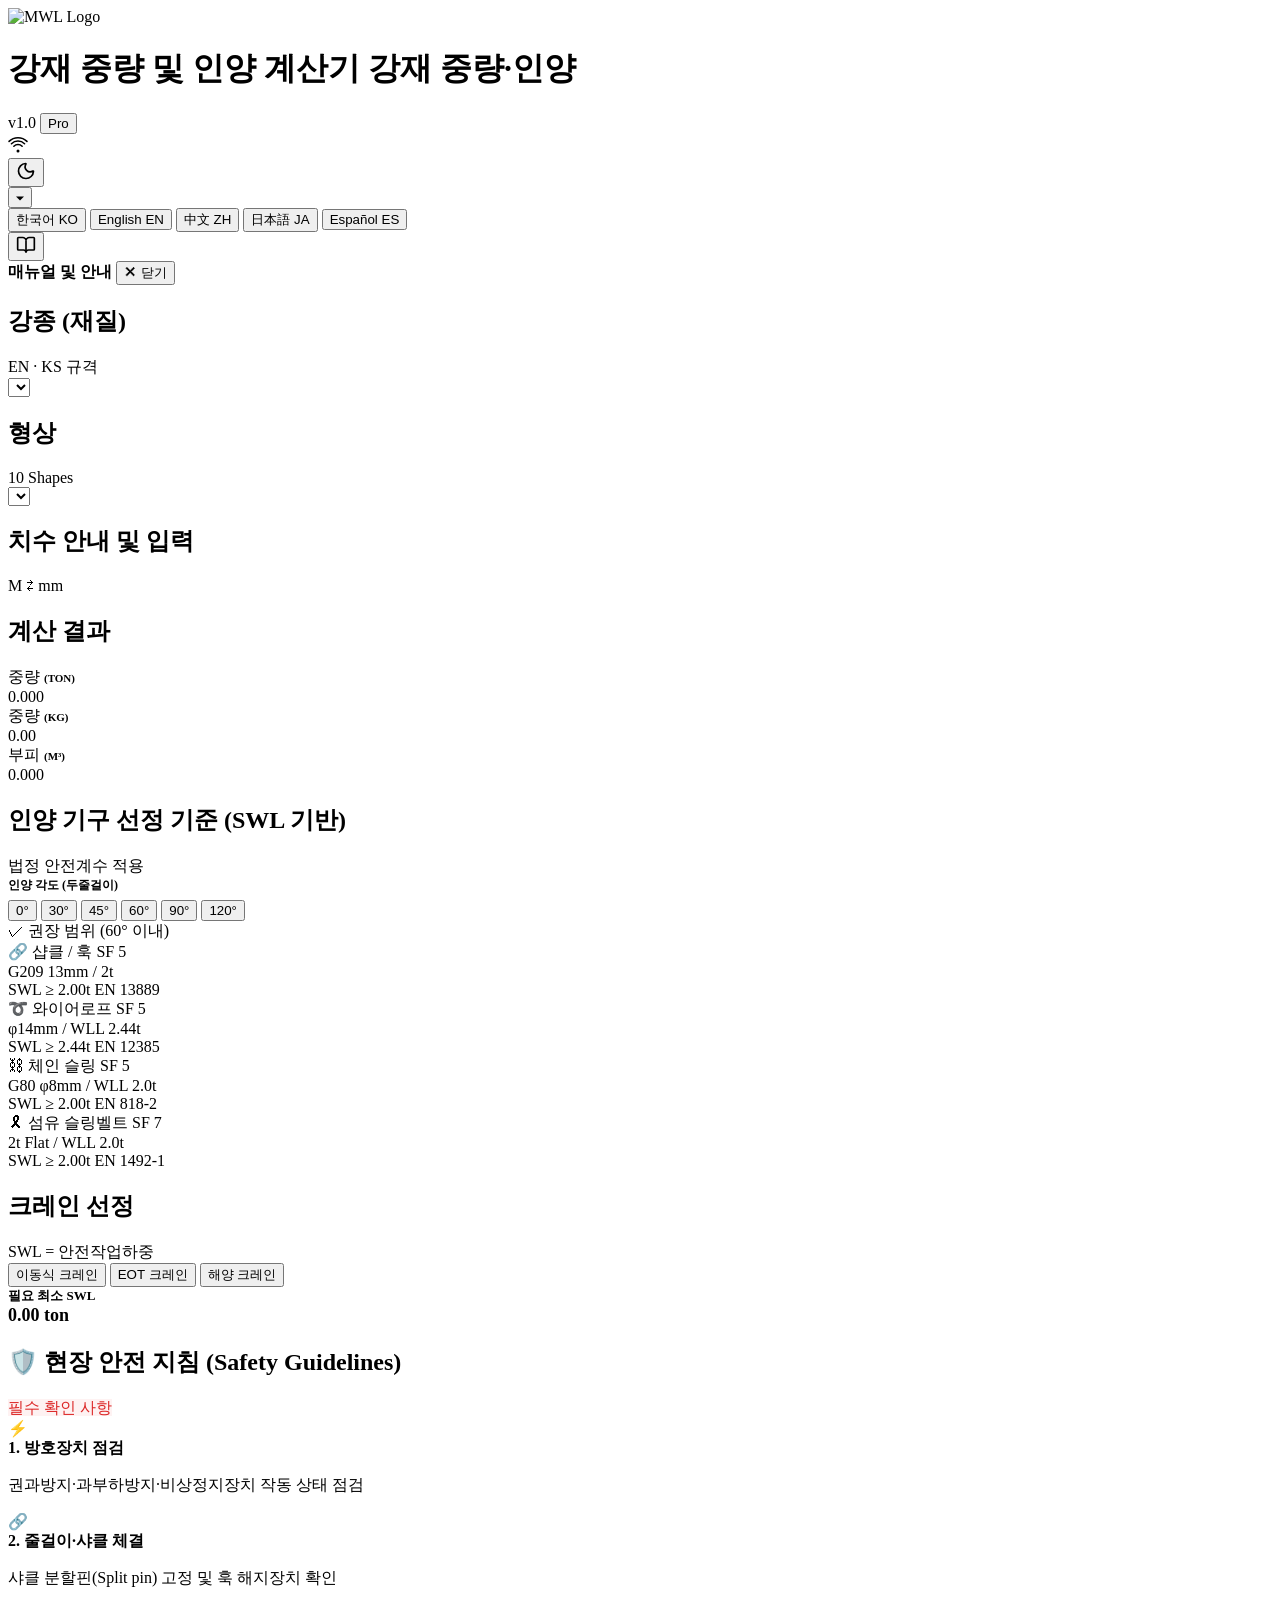
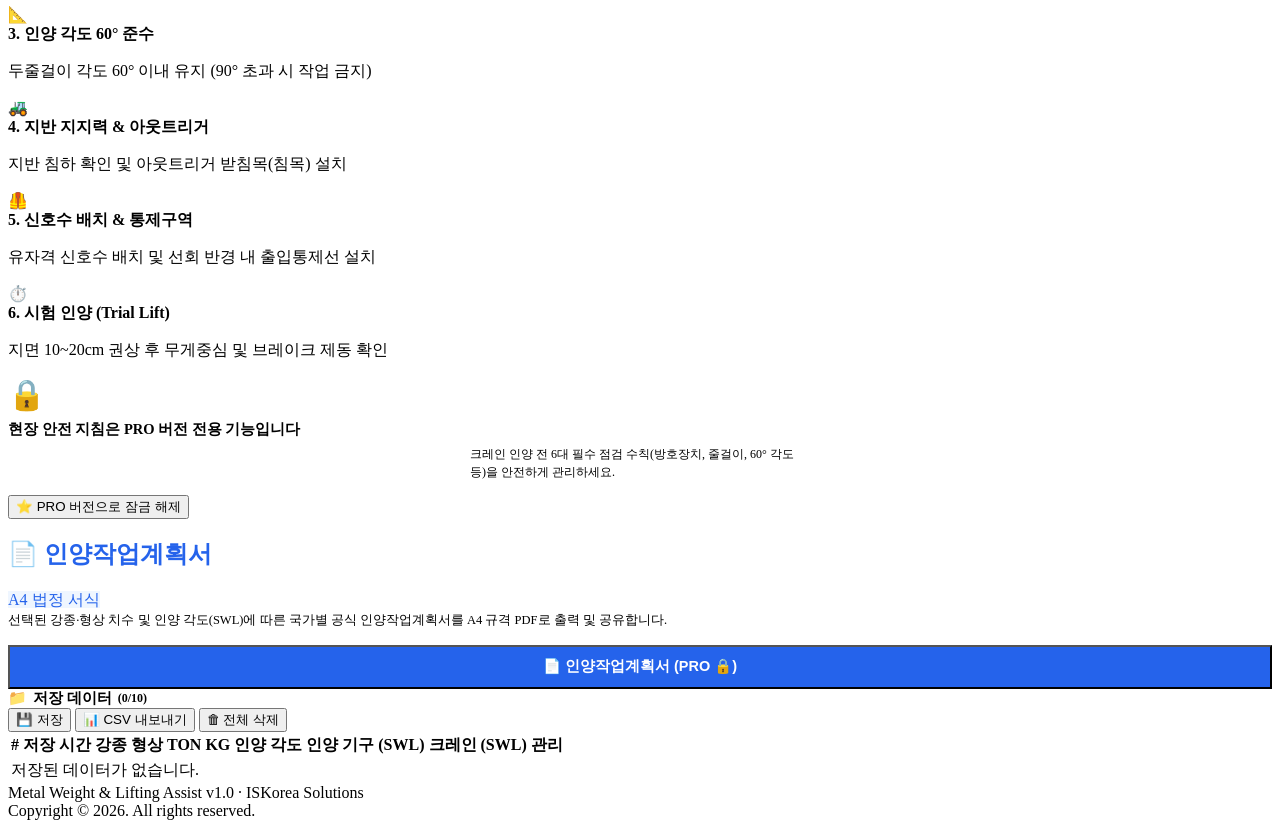
==== index.html @ 7671e16c "Add files via upload" ====
<!doctype html>
<html lang="ko">
<head>
  <meta charset="UTF-8" />
  <meta name="viewport" content="width=device-width, initial-scale=1.0, maximum-scale=1.0, user-scalable=no, viewport-fit=cover" />
  <meta name="theme-color" content="#ff7f00" />
  <meta name="application-name" content="Metal Weight & Lifting Assist" />
  <meta name="apple-mobile-web-app-capable" content="yes" />
  <meta name="apple-mobile-web-app-status-bar-style" content="default" />
  <meta name="apple-mobile-web-app-title" content="MWL Assist" />

  <title>강재 중량 및 인양 계산기</title>

  <!-- Favicon & Icons (Clean transparent squircle without black background) -->
  <link rel="icon" type="image/x-icon" href="favicon.ico" />
  <link rel="shortcut icon" href="favicon.ico" />
  <link rel="icon" type="image/png" sizes="32x32" href="icons/m-icon-clean.png" />
  <link rel="icon" type="image/png" sizes="192x192" href="icons/m-icon.png" />
  <link rel="apple-touch-icon" sizes="180x180" href="icons/m-icon.png" />

  <!-- Preload fonts & Stylesheet -->
  <link rel="stylesheet" href="css/style.css" />
</head>
<body>

  <!-- Top Header -->
  <header class="top-header">
    <div class="header-inner">
      <div class="brand-wrap" onclick="window.scrollTo({top:0, behavior:'smooth'})">
        <div class="app-logo-box">
          <img src="icons/m-icon.png" alt="MWL Logo" />
        </div>
        <div class="brand-text">
          <h1 id="appTitle">
            <span class="title-full" data-i18n="appTitleFull">강재 중량 및 인양 계산기</span>
            <span class="title-short" data-i18n="appTitleShort">강재 중량·인양</span>
          </h1>
        </div>
      </div>

      <div class="header-actions">
        <!-- App Version Badge to the left of Pro -->
        <span class="hdr-btn hdr-btn-ver version-badge" id="appVersionBadge" title="Version 1.0">v1.0</span>

        <!-- Compact Pro & Offline controls unified into .hdr-btn style (matching theme & help) -->
        <button type="button" id="proBadge" class="hdr-btn hdr-btn-pro pro-badge-compact is-pro" title="License: PRO" data-i18n-title="proModalTitleManage">Pro</button>
        <div id="netStatusBadge" class="hdr-btn hdr-btn-net net-badge-compact online" title="Offline Ready" data-i18n-title="offlineSupported">
          <svg class="wifi-svg" viewBox="0 0 24 24" width="20" height="20" fill="currentColor">
            <path d="M12 18.5a1.8 1.8 0 1 1 0 3.6 1.8 1.8 0 0 1 0-3.6zm-4.3-3.2a6.1 6.1 0 0 1 8.6 0 .9.9 0 0 0 1.3-1.3 7.9 7.9 0 0 0-11.2 0 .9.9 0 0 0 1.3 1.3zm-2.9-2.9a10.2 10.2 0 0 1 14.4 0 .9.9 0 0 0 1.3-1.3 12 12 0 0 0-17 0 .9.9 0 0 0 1.3 1.3zm-2.9-2.9a14.3 14.3 0 0 1 20.2 0 .9.9 0 0 0 1.3-1.3 16.1 16.1 0 0 0-22.8 0 .9.9 0 0 0 1.3 1.3z"/>
          </svg>
        </div>

        <button type="button" class="hdr-btn" id="btnDarkMode" title="Toggle Theme" data-i18n-title="darkModeToggle">
          <svg viewBox="0 0 24 24" width="20" height="20" stroke="currentColor" stroke-width="2" fill="none"><path d="M20.985 12.486a9 9 0 1 1-9.473-9.472c.405-.022.617.46.402.803a6 6 0 0 0 8.268 8.268c.344-.215.825-.004.803.401"/></svg>
        </button>

        <!-- Circular Flag Language Dropdown (Space-saving) -->
        <div class="lang-dropdown-wrap">
          <button type="button" class="hdr-btn lang-btn" id="btnLangDropdown" title="Language / 언어 선택" aria-label="Language Select">
            <span id="currentFlagIcon" class="flag-icon-circle"></span>
            <svg class="lang-caret" viewBox="0 0 10 6" width="8" height="6" fill="currentColor"><path d="M0 0l5 5 5-5z"/></svg>
          </button>
          <div id="langDropdownMenu" class="lang-dropdown-menu hidden">
            <button type="button" class="lang-item" data-lang="ko">
              <span class="flag-icon-circle" data-flag="ko"></span>
              <span class="lang-name">한국어</span>
              <span class="lang-code">KO</span>
            </button>
            <button type="button" class="lang-item" data-lang="en">
              <span class="flag-icon-circle" data-flag="en"></span>
              <span class="lang-name">English</span>
              <span class="lang-code">EN</span>
            </button>
            <button type="button" class="lang-item" data-lang="zh">
              <span class="flag-icon-circle" data-flag="zh"></span>
              <span class="lang-name">中文</span>
              <span class="lang-code">ZH</span>
            </button>
            <button type="button" class="lang-item" data-lang="ja">
              <span class="flag-icon-circle" data-flag="ja"></span>
              <span class="lang-name">日本語</span>
              <span class="lang-code">JA</span>
            </button>
            <button type="button" class="lang-item" data-lang="es">
              <span class="flag-icon-circle" data-flag="es"></span>
              <span class="lang-name">Español</span>
              <span class="lang-code">ES</span>
            </button>
          </div>
        </div>

        <button type="button" class="hdr-btn" id="btnManual" title="Manual" data-i18n-title="manualAndHelp">
          <svg viewBox="0 0 24 24" width="20" height="20" stroke="currentColor" stroke-width="2" fill="none"><path d="M12 7v14"/><path d="M3 18a1 1 0 0 1-1-1V4a1 1 0 0 1 1-1h5a4 4 0 0 1 4 4 4 4 0 0 1 4-4h5a1 1 0 0 1 1 1v13a1 1 0 0 1-1 1h-6a3 3 0 0 0-3 3 3 3 0 0 0-3-3z"/></svg>
        </button>
      </div>
    </div>
    <!-- 기존 파란색 수평선 유지 -->
    <div class="blue-divider"></div>
  </header>

  <!-- Modal Overlay -->
  <div id="subPageModal" class="modal-overlay hidden">
    <div class="modal-card">
      <div class="modal-header">
        <strong id="subPageTitle" class="modal-title" data-i18n="manualAndHelp">매뉴얼 및 안내</strong>
        <button type="button" class="modal-close-btn" id="closeModalBtn" data-i18n="closeModal">✕ 닫기</button>
      </div>
      <div id="subPageBody" class="modal-body"></div>
    </div>
  </div>

  <!-- Main Container -->
  <main class="main-container">
    <div class="two-col-grid">

      <!-- Left Column: Material, Shape, Dimensions -->
      <div class="col-left">
        <!-- 1. 강종 (재질) -->
        <section class="outline-card" id="materialSelectCard">
          <div class="card-header-row">
            <h2 class="card-title" data-i18n="material">강종 (재질)</h2>
            <span class="card-badge" id="matBadge">EN · KS 규격</span>
          </div>
          <div class="shape-dropdown-wrap">
            <select id="materialSelectDropdown" class="shape-dropdown-select" aria-label="Material Select"></select>
          </div>
        </section>

        <!-- 2. 형상 선택 -->
        <section class="outline-card" id="shapeSelectCard">
          <div class="card-header-row">
            <h2 class="card-title" data-i18n="shape">형상</h2>
            <span class="card-badge">10 Shapes</span>
          </div>
          <div class="shape-dropdown-wrap">
            <select id="shapeSelectDropdown" class="shape-dropdown-select" aria-label="Shape Select"></select>
          </div>
        </section>

        <!-- 3. 치수 안내 및 입력 -->
        <section class="outline-card">
          <div class="card-header-row">
            <h2 class="card-title" data-i18n="inputGuide">치수 안내 및 입력</h2>
            <span class="card-badge">M ⇄ mm</span>
          </div>
          <div class="dim-container">
            <div id="diagramBox" class="diagram-box"></div>
            <div id="dimFieldsGrid" class="dim-fields-grid"></div>
          </div>
        </section>
      </div>

      <!-- Right Column: Results, Rigging Selection, Crane, Records -->
      <div class="col-right">
        <!-- 4. 계산 결과 -->
        <section class="outline-card">
          <div class="card-header-row">
            <h2 class="card-title" data-i18n="results">계산 결과</h2>
          </div>
          <div class="results-stack">
            <div class="res-banner primary">
              <div class="res-label-wrap">
                <span class="res-label" data-i18n="weight">중량</span>
                <span style="font-size:11px; font-weight:800; color:var(--text-muted);">(TON)</span>
              </div>
              <div class="res-val orange" id="resWeightTon">0.000</div>
            </div>

            <div class="res-banner">
              <div class="res-label-wrap">
                <span class="res-label" data-i18n="weight">중량</span>
                <span style="font-size:11px; font-weight:800; color:var(--text-muted);">(KG)</span>
              </div>
              <div class="res-val green" id="resWeightKg">0.00</div>
            </div>

            <div class="res-banner">
              <div class="res-label-wrap">
                <span class="res-label" data-i18n="volume">부피</span>
                <span style="font-size:11px; font-weight:800; color:var(--text-muted);">(M³)</span>
              </div>
              <div class="res-val blue" id="resVolume">0.000</div>
            </div>
          </div>
        </section>

        <!-- 5. 인양 기구 선정 기준 (SWL) -->
        <section class="outline-card">
          <div class="card-header-row">
            <h2 class="card-title" data-i18n="liftingGuide">인양 기구 선정 기준 (SWL 기반)</h2>
            <span class="card-badge" data-i18n="safetyFactor">법정 안전계수 적용</span>
          </div>

          <div style="font-size:12px; font-weight:700; color:var(--text-muted); margin-bottom:6px;" data-i18n="angleLabel">
            인양 각도 (두줄걸이)
          </div>
          <div class="angle-toggle-group">
            <button type="button" class="angle-btn" data-angle="0">0°</button>
            <button type="button" class="angle-btn" data-angle="30">30°</button>
            <button type="button" class="angle-btn active" data-angle="45">45°</button>
            <button type="button" class="angle-btn" data-angle="60">60°</button>
            <button type="button" class="angle-btn" data-angle="90">90°</button>
            <button type="button" class="angle-btn" data-angle="120">120°</button>
          </div>

          <div id="angleWarnBox" class="angle-warn-box ok">
            ✓ 권장 범위 (60° 이내)
          </div>

          <!-- 4 Gear Selection Cards -->
          <div class="gear-grid">
            <!-- Shackle -->
            <div class="gear-card">
              <div class="gear-header">
                <span class="gear-title">🔗 <span data-i18n="shackle">샵클 / 훅</span></span>
                <span class="gear-sf">SF 5</span>
              </div>
              <div class="gear-val" id="gearShackle">G209 13mm / 2t</div>
              <div class="gear-footer">
                <span id="gearShackleWll" class="gear-swl">SWL ≥ 2.00t</span>
                <span>EN 13889</span>
              </div>
            </div>

            <!-- Wire Rope -->
            <div class="gear-card">
              <div class="gear-header">
                <span class="gear-title">➰ <span data-i18n="wireRope">와이어로프</span></span>
                <span class="gear-sf">SF 5</span>
              </div>
              <div class="gear-val" id="gearWire">φ14mm / WLL 2.44t</div>
              <div class="gear-footer">
                <span id="gearWireWll" class="gear-swl">SWL ≥ 2.44t</span>
                <span>EN 12385</span>
              </div>
            </div>

            <!-- Chain Sling -->
            <div class="gear-card">
              <div class="gear-header">
                <span class="gear-title">⛓ <span data-i18n="chainSling">체인 슬링</span></span>
                <span class="gear-sf">SF 5</span>
              </div>
              <div class="gear-val" id="gearChain">G80 φ8mm / WLL 2.0t</div>
              <div class="gear-footer">
                <span id="gearChainWll" class="gear-swl">SWL ≥ 2.00t</span>
                <span>EN 818-2</span>
              </div>
            </div>

            <!-- Textile Sling -->
            <div class="gear-card">
              <div class="gear-header">
                <span class="gear-title">🎗 <span data-i18n="textileSling">섬유 슬링벨트</span></span>
                <span class="gear-sf">SF 7</span>
              </div>
              <div class="gear-val" id="gearTextile">2t Flat / WLL 2.0t</div>
              <div class="gear-footer">
                <span id="gearTextileWll" class="gear-swl">SWL ≥ 2.00t</span>
                <span>EN 1492-1</span>
              </div>
            </div>
          </div>
        </section>

        <!-- 6. 크레인 선정 -->
        <section class="outline-card">
          <div class="card-header-row">
            <h2 class="card-title" data-i18n="crane">크레인 선정</h2>
            <span class="card-badge" data-i18n="swlNote">SWL = 안전작업하중</span>
          </div>
          <div class="crane-toggle-group">
            <button type="button" class="crane-btn active" data-crane="mobile" data-i18n="mobile">이동식 크레인</button>
            <button type="button" class="crane-btn" data-crane="eot" data-i18n="eot">EOT 크레인</button>
            <button type="button" class="crane-btn" data-crane="marine" data-i18n="marine">해양 크레인</button>
          </div>
          <div class="crane-result-box">
            <div style="font-size:13px; font-weight:800; color:var(--text-muted);" data-i18n="craneSwl">필요 최소 SWL</div>
            <div style="font-size:18px; font-weight:900; color:var(--brand-orange);" id="craneSwlVal">0.00 ton</div>
          </div>
        </section>

        <!-- 6-1. 현장 안전 지침 (Safety Guidelines) -->
        <section class="outline-card" id="safetyGuidelinesCard">
          <div class="card-header-row">
            <h2 class="card-title">
              🛡️ <span data-i18n="safetyGuidelines">현장 안전 지침 (Safety Guidelines)</span>
            </h2>
            <span id="safetyBadge" class="card-badge" style="background:#fef2f2; color:#dc2626; border-color:#fecaca;" data-i18n="mandatoryRules">필수 확인 사항</span>
          </div>

          <div class="safety-guidelines-grid">
            <div class="safety-rule-item">
              <div class="rule-icon">⚡</div>
              <div class="rule-content">
                <strong data-i18n="rule1Title">1. 방호장치 점검</strong>
                <p data-i18n="rule1Desc">권과방지·과부하방지·비상정지장치 작동 상태 점검</p>
              </div>
            </div>

            <div class="safety-rule-item">
              <div class="rule-icon">🔗</div>
              <div class="rule-content">
                <strong data-i18n="rule2Title">2. 줄걸이·샤클 체결</strong>
                <p data-i18n="rule2Desc">샤클 분할핀(Split pin) 고정 및 훅 해지장치 확인</p>
              </div>
            </div>

            <div class="safety-rule-item">
              <div class="rule-icon">📐</div>
              <div class="rule-content">
                <strong data-i18n="rule3Title">3. 인양 각도 60° 준수</strong>
                <p data-i18n="rule3Desc">두줄걸이 각도 60° 이내 유지 (90° 초과 시 작업 금지)</p>
              </div>
            </div>

            <div class="safety-rule-item">
              <div class="rule-icon">🚜</div>
              <div class="rule-content">
                <strong data-i18n="rule4Title">4. 지반 지지력 & 아웃트리거</strong>
                <p data-i18n="rule4Desc">지반 침하 확인 및 아웃트리거 받침목(침목) 설치</p>
              </div>
            </div>

            <div class="safety-rule-item">
              <div class="rule-icon">🦺</div>
              <div class="rule-content">
                <strong data-i18n="rule5Title">5. 신호수 배치 & 통제구역</strong>
                <p data-i18n="rule5Desc">유자격 신호수 배치 및 선회 반경 내 출입통제선 설치</p>
              </div>
            </div>

            <div class="safety-rule-item">
              <div class="rule-icon">⏱️</div>
              <div class="rule-content">
                <strong data-i18n="rule6Title">6. 시험 인양 (Trial Lift)</strong>
                <p data-i18n="rule6Desc">지면 10~20cm 권상 후 무게중심 및 브레이크 제동 확인</p>
              </div>
            </div>
          </div>

          <!-- Free Version Lock Overlay -->
          <div id="safetyLockOverlay" class="safety-lock-overlay">
            <div class="safety-lock-content">
              <div style="font-size:30px; margin-bottom:8px;">🔒</div>
              <strong style="font-size:14.5px; color:var(--text-primary); display:block; margin-bottom:6px;" data-i18n="safetyLockedTitle">현장 안전 지침은 PRO 버전 전용 기능입니다</strong>
              <p style="font-size:12px; color:var(--text-muted); max-width:340px; margin:0 auto 14px auto; line-height:1.5;" data-i18n="safetyLockedSub">크레인 인양 전 6대 필수 점검 수칙(방호장치, 줄걸이, 60° 각도 등)을 안전하게 관리하세요.</p>
              <button type="button" class="btn-unlock-pro-inline" id="btnUnlockSafety">
                ⭐ <span data-i18n="btnUnlockPro">PRO 버전으로 잠금 해제</span>
              </button>
            </div>
          </div>
        </section>

        <!-- 7. 인양작업계획서 (저장 데이터 위 배치) -->
        <section class="outline-card" id="liftingPlanCard" style="border-color:#2563eb;">
          <div class="card-header-row">
            <h2 class="card-title" style="color:#2563eb;">
              📄 <span data-i18n="planCardTitle">인양작업계획서</span>
            </h2>
            <span id="liftingPlanBadge" class="card-badge" style="background:#eff6ff; color:#2563eb; border-color:#bfdbfe;" data-i18n="planCardBadge">A4 법정 서식</span>
          </div>
          <div style="font-size:12.5px; color:var(--text-muted); line-height:1.55; margin-bottom:14px;" data-i18n="planCardDesc">
            선택된 강종·형상 치수 및 인양 각도(SWL)에 따른 국가별 공식 인양작업계획서를 A4 규격 PDF로 출력 및 공유합니다.
          </div>
          <button type="button" class="action-btn" id="btnExportPlan" style="width:100%; height:44px; background-color:#2563eb; color:#fff; font-size:14.5px; font-weight:900;" title="Critical Lift Plan (PDF)">
            📄 <span id="lblPlanBtnText">인양작업계획서 (PRO 🔒)</span>
          </button>
        </section>

        <!-- 8. 저장 데이터 목록 -->
        <section class="outline-card">
          <div class="records-header">
            <div style="font-size:15px; font-weight:800; display:flex; align-items:center; gap:6px;">
              📁 <span data-i18n="savedList">저장 데이터</span>
              <span id="recordsCount" style="color:var(--text-muted); font-size:12px;">(0/10)</span>
            </div>
            <div class="rec-actions">
              <button type="button" class="rec-btn save" id="btnSave" title="Save Calculation">
                💾 <span data-i18n="saveResult">저장</span>
              </button>
              <button type="button" class="rec-btn export" id="btnExportCSV">
                📊 <span data-i18n="exportCSV">CSV 내보내기</span>
              </button>
              <button type="button" class="rec-btn delete" id="btnClearAll">
                🗑 <span data-i18n="deleteAll">전체 삭제</span>
              </button>
            </div>
          </div>

          <div class="table-responsive">
            <table class="records-table">
              <thead>
                <tr>
                  <th>#</th>
                  <th data-i18n="savedAt">저장 시간</th>
                  <th data-i18n="material">강종</th>
                  <th data-i18n="shape">형상</th>
                  <th style="text-align:right;">TON</th>
                  <th style="text-align:right;">KG</th>
                  <th data-i18n="angleLabel">인양 각도</th>
                  <th data-i18n="riggingSummary">인양 기구 (SWL)</th>
                  <th data-i18n="craneSummary">크레인 (SWL)</th>
                  <th style="text-align:center;" data-i18n="actionCol">관리</th>
                </tr>
              </thead>
              <tbody id="recordsTbody">
                <tr><td colspan="10" class="empty-records" data-i18n="noSaved">저장된 데이터가 없습니다.</td></tr>
              </tbody>
            </table>
          </div>
        </section>
      </div>

    </div>
  </main>

  <footer class="app-footer">
    Metal Weight & Lifting Assist v1.0 · ISKorea Solutions<br>
    Copyright © 2026. All rights reserved.
  </footer>

  <!-- Modular Scripts -->
  <script src="js/i18n.js"></script>
  <script src="js/calculator.js"></script>
  <script src="js/data_store.js"></script>
  <script src="js/diagrams.js"></script>
  <script src="js/help_manual.js"></script>
  <script src="js/lifting_plan.js"></script>
  <script src="js/main.js"></script>
</body>
</html>
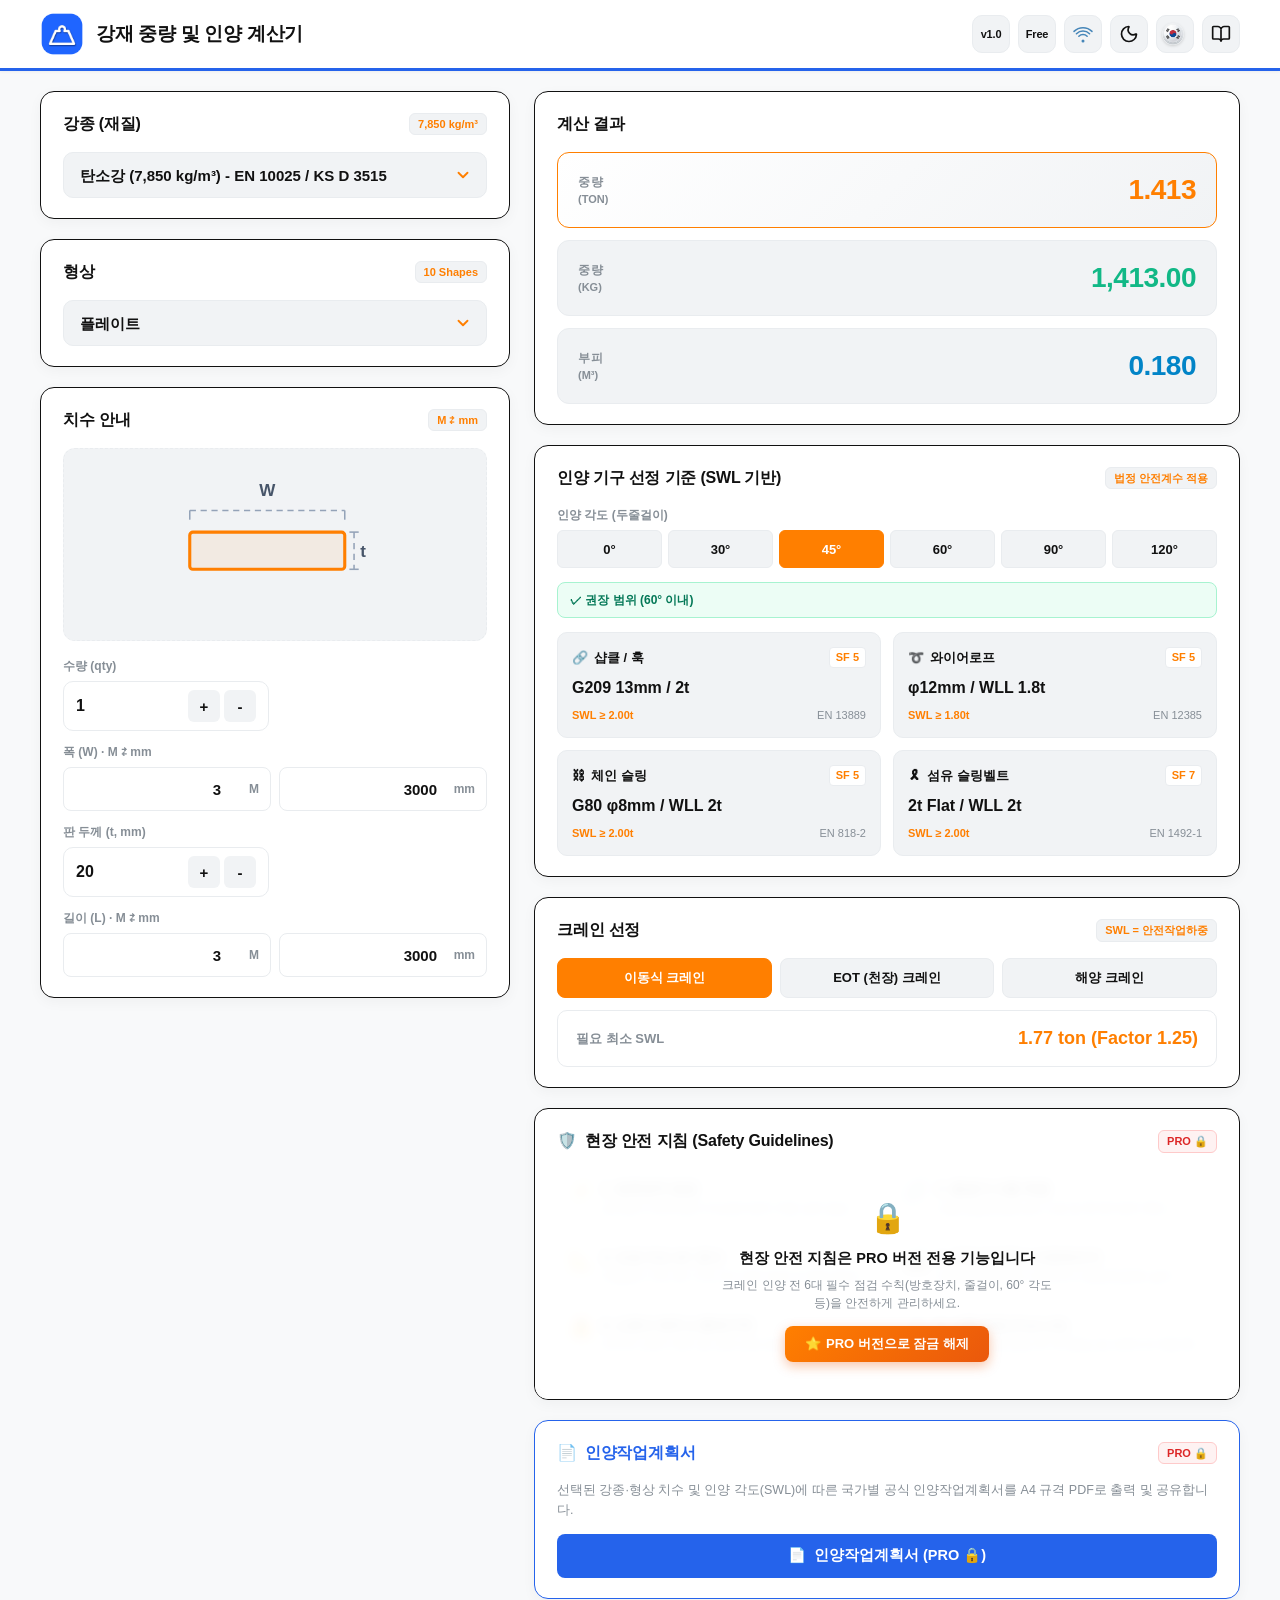
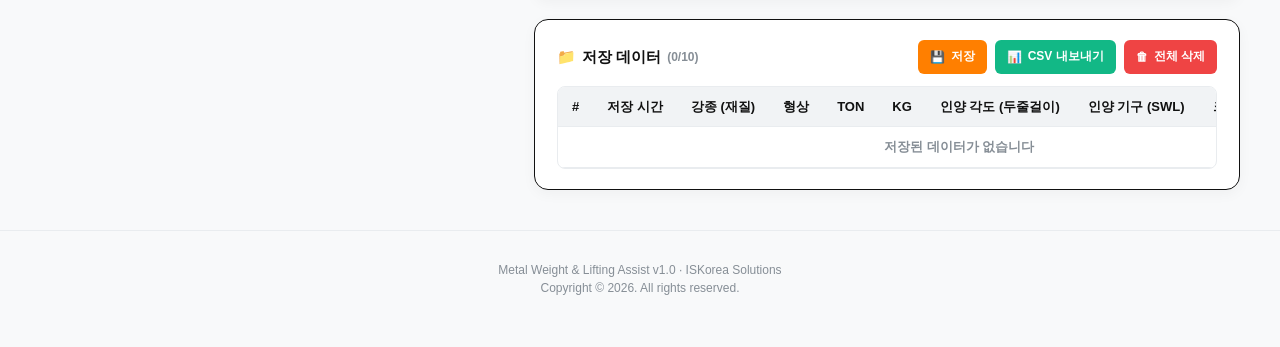
==== commit b6df2365: "Add files via upload" ====
--- a/index.html
+++ b/index.html
@@ -427,6 +427,7 @@
   <script src="js/diagrams.js"></script>
   <script src="js/help_manual.js"></script>
   <script src="js/lifting_plan.js"></script>
+  <script src="js/license.js"></script>
   <script src="js/main.js"></script>
 </body>
 </html>
--- a/css/style.css
+++ b/css/style.css
@@ -0,0 +1,2018 @@
+:root {
+  --bg-main: #f8f9fa;
+  --bg-card: #ffffff;
+  --bg-soft: #f1f3f5;
+  --text-primary: #111111;
+  --text-muted: #868e96;
+  --border-strong: #111111;
+  --border-light: #e9ecef;
+  --brand-orange: #ff7f00;
+  --brand-orange-hover: #e06d00;
+  --pro-green: #12b886;
+  --banner-pass-bg: #8ce99a;
+  --banner-fail-bg: #ffc9c9;
+  --banner-text: #0b2e13;
+  --focus-ring: rgba(255, 127, 0, 0.25);
+  --card-shadow: 0 4px 14px rgba(0, 0, 0, 0.04);
+}
+
+html:not(.dark) {
+  color-scheme: light !important;
+}
+
+html.dark {
+  color-scheme: dark !important;
+  --bg-main: #0f172a;
+  --bg-card: #1e293b;
+  --bg-soft: #334155;
+  --text-primary: #f8fafc;
+  --text-muted: #94a3b8;
+  --border-strong: #475569;
+  --border-light: #334155;
+  --banner-pass-bg: #15803d;
+  --banner-fail-bg: #b91c1c;
+  --banner-text: #ffffff;
+  --focus-ring: rgba(255, 127, 0, 0.4);
+  --card-shadow: 0 6px 18px rgba(0, 0, 0, 0.35);
+}
+
+* {
+  box-sizing: border-box;
+  margin: 0;
+  padding: 0;
+}
+
+html, body {
+  overflow-x: hidden;
+  max-width: 100vw;
+}
+
+body {
+  font-family: 'Pretendard', 'Malgun Gothic', -apple-system, BlinkMacSystemFont, 'Segoe UI', Roboto, sans-serif;
+  background-color: var(--bg-main);
+  color: var(--text-primary);
+  -webkit-font-smoothing: antialiased;
+  min-height: 100vh;
+  line-height: 1.5;
+}
+
+.hidden {
+  display: none !important;
+}
+
+/* ===================================================
+   TOP HEADER (heat.iskorea.org style)
+   =================================================== */
+.top-header {
+  background-color: var(--bg-card);
+  position: sticky;
+  top: 0;
+  z-index: 100;
+  box-shadow: 0 1px 3px rgba(0, 0, 0, 0.05);
+}
+
+.header-inner {
+  max-width: 1240px;
+  margin: 0 auto;
+  padding: 12px 20px;
+  display: flex;
+  justify-content: space-between;
+  align-items: center;
+}
+
+.brand-wrap {
+  display: flex;
+  align-items: center;
+  gap: 12px;
+  cursor: pointer;
+  user-select: none;
+}
+
+/* 로고 이미지 지원 스타일 (기존 파란색 로고 유지) */
+.app-logo-box {
+  width: 44px;
+  height: 44px;
+  border-radius: 12px;
+  display: flex;
+  align-items: center;
+  justify-content: center;
+  overflow: hidden;
+  background: transparent;
+  flex-shrink: 0;
+}
+
+.app-logo-box img, .app-logo-box svg {
+  width: 100%;
+  height: 100%;
+  object-fit: contain;
+  border-radius: 10px;
+  image-rendering: -webkit-optimize-contrast;
+  image-rendering: crisp-edges;
+}
+
+.brand-text h1 {
+  font-size: 19px;
+  font-weight: 800;
+  line-height: 1.2;
+  letter-spacing: -0.3px;
+  margin: 0;
+}
+
+.brand-text .title-full {
+  display: inline;
+}
+
+.brand-text .title-short {
+  display: none;
+}
+
+/* ===================================================
+   COMPACT HEADER BADGES (Version, Pro & Offline)
+   =================================================== */
+/* Unified Header Controls: Version Badge (Left of Pro, Matching Theme & Help style) */
+.hdr-btn-ver,
+.version-badge {
+  height: 38px;
+  min-width: 38px;
+  padding: 0 8px;
+  border-radius: 10px;
+  border: 1px solid var(--border-light);
+  background-color: var(--bg-soft);
+  color: var(--text-muted);
+  font-size: 11px;
+  font-weight: 700;
+  letter-spacing: -0.2px;
+  display: inline-flex;
+  align-items: center;
+  justify-content: center;
+  user-select: none;
+  line-height: 1;
+  transition: all 0.15s ease;
+}
+
+.hdr-btn-ver:hover,
+.version-badge:hover {
+  border-color: var(--text-secondary);
+  color: var(--text-primary);
+}
+
+/* Unified Header Controls: Pro & WiFi (Matching Theme & Help button style) */
+.hdr-btn-pro,
+.pro-badge-compact {
+  width: 38px;
+  height: 38px;
+  padding: 0;
+  border-radius: 10px;
+  border: 1px solid var(--border-light);
+  background-color: var(--bg-soft);
+  color: var(--text-muted);
+  font-size: 11px;
+  font-weight: 800;
+  letter-spacing: -0.2px;
+  display: inline-flex;
+  align-items: center;
+  justify-content: center;
+  cursor: pointer;
+  transition: all 0.15s ease;
+  user-select: none;
+  line-height: 1;
+}
+
+.hdr-btn-pro:hover,
+.pro-badge-compact:hover {
+  transform: translateY(-1px);
+  border-color: #10b981;
+  background-color: rgba(16, 185, 129, 0.08);
+}
+
+.hdr-btn-pro.is-pro,
+.pro-badge-compact.is-pro {
+  color: #059669;
+  border-color: rgba(16, 185, 129, 0.45);
+  background-color: var(--bg-soft);
+}
+
+.hdr-btn-net,
+.net-badge-compact {
+  width: 38px;
+  height: 38px;
+  padding: 0;
+  border-radius: 10px;
+  border: 1px solid var(--border-light);
+  background-color: var(--bg-soft);
+  display: inline-flex;
+  align-items: center;
+  justify-content: center;
+  user-select: none;
+  cursor: default;
+  transition: all 0.15s ease;
+  line-height: 1;
+}
+
+.hdr-btn-net .wifi-svg {
+  width: 20px;
+  height: 20px;
+  color: #4686b8; /* Exact blue from uploaded WiFi icon */
+  transition: all 0.2s ease;
+}
+
+.hdr-btn-net:hover,
+.net-badge-compact:hover {
+  border-color: #4686b8;
+  transform: translateY(-1px);
+}
+
+.hdr-btn-net.offline .wifi-svg {
+  color: var(--text-muted);
+  opacity: 0.4;
+}
+
+html.dark .hdr-btn-pro,
+html.dark .pro-badge-compact {
+  background-color: var(--bg-soft);
+  color: var(--text-muted);
+  border-color: var(--border-light);
+}
+
+html.dark .hdr-btn-pro.is-pro,
+html.dark .pro-badge-compact.is-pro {
+  color: #34d399;
+  border-color: rgba(52, 211, 153, 0.45);
+  background-color: var(--bg-soft);
+}
+
+html.dark .hdr-btn-pro:hover,
+html.dark .pro-badge-compact:hover {
+  border-color: #34d399;
+  background-color: rgba(52, 211, 153, 0.12);
+}
+
+html.dark .hdr-btn-net,
+html.dark .net-badge-compact {
+  background-color: var(--bg-soft);
+  border-color: var(--border-light);
+}
+
+html.dark .hdr-btn-net .wifi-svg {
+  color: #60a5fa;
+}
+
+html.dark .hdr-btn-net:hover,
+html.dark .net-badge-compact:hover {
+  border-color: #60a5fa;
+}
+
+html.dark .hdr-btn-ver,
+html.dark .version-badge {
+  background-color: var(--bg-soft);
+  color: var(--text-muted);
+  border-color: var(--border-light);
+}
+
+html.dark .hdr-btn-ver:hover,
+html.dark .version-badge:hover {
+  border-color: var(--text-secondary);
+  color: var(--text-primary);
+}
+
+.header-actions {
+  display: flex;
+  align-items: center;
+  gap: 8px;
+}
+
+.hdr-btn {
+  width: 38px;
+  height: 38px;
+  border-radius: 10px;
+  border: 1px solid var(--border-light);
+  background-color: var(--bg-soft);
+  color: var(--text-primary);
+  display: flex;
+  align-items: center;
+  justify-content: center;
+  cursor: pointer;
+  transition: all 0.15s;
+}
+
+.hdr-btn:hover {
+  border-color: #2563eb;
+  color: #2563eb;
+}
+
+/* ===================================================
+   CIRCULAR FLAG LANGUAGE SELECTOR (Space-saving)
+   =================================================== */
+.lang-dropdown-wrap {
+  position: relative;
+  display: inline-flex;
+  align-items: center;
+}
+
+.lang-btn {
+  height: 38px;
+  padding: 0 8px;
+  border-radius: 10px;
+  cursor: pointer;
+  display: inline-flex;
+  align-items: center;
+  justify-content: center;
+  gap: 5px;
+  border: 1px solid var(--border-light);
+  background-color: var(--bg-soft);
+  color: var(--text-primary);
+  transition: all 0.2s ease;
+}
+
+.lang-btn:hover {
+  border-color: #2563eb;
+  background-color: var(--bg-card);
+}
+
+.flag-icon-circle {
+  width: 22px;
+  height: 22px;
+  display: inline-flex;
+  align-items: center;
+  justify-content: center;
+  border-radius: 50%;
+  overflow: hidden;
+  flex-shrink: 0;
+  box-shadow: 0 1px 3px rgba(0, 0, 0, 0.15);
+}
+
+.flag-svg,
+.flag-img {
+  width: 100%;
+  height: 100%;
+  object-fit: cover;
+  border-radius: 50%;
+  display: block;
+}
+
+.lang-caret {
+  transition: transform 0.2s ease;
+  color: var(--text-muted);
+}
+
+.lang-btn.open .lang-caret {
+  transform: rotate(180deg);
+}
+
+/* Dropdown Menu Popover */
+.lang-dropdown-menu {
+  position: absolute;
+  top: calc(100% + 6px);
+  right: 0;
+  min-width: 154px;
+  background-color: var(--bg-card);
+  border: 1.5px solid var(--border-light);
+  border-radius: 12px;
+  padding: 6px;
+  box-shadow: 0 10px 25px rgba(0, 0, 0, 0.12);
+  display: flex;
+  flex-direction: column;
+  gap: 3px;
+  z-index: 1000;
+  animation: langFadeIn 0.15s ease-out;
+}
+
+@keyframes langFadeIn {
+  from { opacity: 0; transform: translateY(-4px); }
+  to { opacity: 1; transform: translateY(0); }
+}
+
+.lang-item {
+  display: flex;
+  align-items: center;
+  gap: 9px;
+  padding: 7px 10px;
+  border-radius: 8px;
+  border: none;
+  background: transparent;
+  color: var(--text-primary);
+  font-size: 13px;
+  font-weight: 700;
+  cursor: pointer;
+  text-align: left;
+  width: 100%;
+  transition: all 0.15s ease;
+}
+
+.lang-item:hover {
+  background-color: var(--bg-soft);
+  color: #2563eb;
+}
+
+.lang-item.active {
+  background-color: rgba(37, 99, 235, 0.1);
+  color: #2563eb;
+  font-weight: 800;
+}
+
+.lang-name {
+  flex: 1;
+  white-space: nowrap;
+}
+
+.lang-code {
+  font-size: 10.5px;
+  font-weight: 800;
+  color: var(--text-muted);
+  background-color: var(--bg-soft);
+  padding: 2px 6px;
+  border-radius: 4px;
+}
+
+.lang-item.active .lang-code {
+  color: #2563eb;
+  background-color: #fff;
+}
+
+html.dark .lang-dropdown-menu {
+  background-color: #1e293b;
+  border-color: #334155;
+  box-shadow: 0 10px 25px rgba(0, 0, 0, 0.45);
+}
+
+html.dark .lang-item.active {
+  background-color: rgba(37, 99, 235, 0.22);
+}
+
+html.dark .lang-item.active .lang-code {
+  background-color: #0f172a;
+}
+
+/* 상단 수평선: 기존 파란색(#2563eb) 유지 */
+.blue-divider, .orange-divider {
+  height: 3px;
+  background-color: #2563eb;
+  width: 100%;
+}
+
+/* ===================================================
+   MAIN CONTAINER & GRID SYSTEM
+   =================================================== */
+.main-container {
+  max-width: 1240px;
+  width: 100%;
+  margin: 0 auto;
+  padding: 20px;
+  display: flex;
+  flex-direction: column;
+  gap: 20px;
+  box-sizing: border-box;
+}
+
+.two-col-grid {
+  display: grid;
+  grid-template-columns: 1fr;
+  gap: 20px;
+  width: 100%;
+}
+
+.two-col-grid > * {
+  min-width: 0; /* CRITICAL: prevents blowout of grid tracks */
+}
+
+@media (min-width: 1024px) {
+  .two-col-grid {
+    grid-template-columns: minmax(420px, 470px) minmax(0, 1fr);
+    align-items: start;
+    gap: 24px;
+  }
+}
+
+.col-left, .col-right {
+  display: flex;
+  flex-direction: column;
+  gap: 20px;
+  min-width: 0;
+  width: 100%;
+}
+
+/* OUTLINE CARDS (Matching heat.iskorea.org) */
+.outline-card {
+  background-color: var(--bg-card);
+  border: 1.5px solid var(--border-strong);
+  border-radius: 14px;
+  padding: 20px 22px;
+  box-shadow: var(--card-shadow);
+}
+
+.card-header-row {
+  display: flex;
+  justify-content: space-between;
+  align-items: center;
+  margin-bottom: 16px;
+}
+
+.card-title {
+  font-size: 16px;
+  font-weight: 800;
+  letter-spacing: -0.2px;
+  color: var(--text-primary);
+  display: flex;
+  align-items: center;
+  gap: 8px;
+}
+
+.card-badge {
+  font-size: 11px;
+  font-weight: 800;
+  padding: 2px 8px;
+  border-radius: 6px;
+  background-color: var(--bg-soft);
+  color: var(--brand-orange);
+  border: 1px solid var(--border-light);
+}
+
+/* ===================================================
+   MATERIAL SELECTION (2x2 Grid)
+   =================================================== */
+.material-grid {
+  display: grid;
+  grid-template-columns: repeat(2, minmax(0, 1fr));
+  gap: 10px;
+  width: 100%;
+}
+
+.material-card {
+  border: 1.5px solid var(--border-light);
+  border-radius: 12px;
+  padding: 12px 14px;
+  background-color: var(--bg-card);
+  cursor: pointer;
+  transition: all 0.2s ease;
+  text-align: left;
+  min-width: 0;
+  overflow: hidden;
+  box-sizing: border-box;
+}
+
+.material-card:hover {
+  border-color: var(--brand-orange);
+  background-color: var(--bg-soft);
+}
+
+.material-card.active {
+  border-color: var(--brand-orange);
+  background-color: var(--bg-soft);
+  box-shadow: 0 0 0 2px var(--brand-orange);
+}
+
+.mat-title-row {
+  display: flex;
+  align-items: center;
+  justify-content: space-between;
+  gap: 6px;
+  margin-bottom: 4px;
+  min-width: 0;
+}
+
+.mat-name-wrap {
+  display: flex;
+  align-items: center;
+  gap: 6px;
+  min-width: 0;
+  overflow: hidden;
+}
+
+.mat-dot {
+  width: 9px;
+  height: 9px;
+  border-radius: 50%;
+  flex-shrink: 0;
+}
+
+.mat-name {
+  font-size: 14.5px;
+  font-weight: 800;
+  color: var(--text-primary);
+  white-space: nowrap;
+  overflow: hidden;
+  text-overflow: ellipsis;
+  word-break: keep-all;
+}
+
+.mat-default-tag {
+  font-size: 9.5px;
+  font-weight: 800;
+  color: var(--text-muted);
+  text-transform: uppercase;
+  flex-shrink: 0;
+  white-space: nowrap;
+}
+
+.mat-density {
+  font-size: 13px;
+  font-weight: 800;
+  color: var(--brand-orange);
+  margin-bottom: 2px;
+  white-space: nowrap;
+}
+
+.mat-std {
+  font-size: 11px;
+  color: var(--text-muted);
+  white-space: nowrap;
+  overflow: hidden;
+  text-overflow: ellipsis;
+}
+
+/* ===================================================
+   SHAPE SELECTION (3x3 Grid)
+   =================================================== */
+/* ===================================================
+   SHAPE SELECTION (Dropdown Selector)
+   =================================================== */
+.shape-dropdown-wrap {
+  position: relative;
+  width: 100%;
+}
+
+.shape-dropdown-select {
+  width: 100%;
+  height: 46px;
+  padding: 0 42px 0 16px;
+  border-radius: 10px;
+  border: 1.5px solid var(--border-light);
+  background-color: var(--bg-soft);
+  color: var(--text-primary);
+  font-size: 15px;
+  font-weight: 800;
+  cursor: pointer;
+  appearance: none;
+  -webkit-appearance: none;
+  background-image: url("data:image/svg+xml,%3Csvg xmlns='http://www.w3.org/2000/svg' width='18' height='18' viewBox='0 0 24 24' fill='none' stroke='%23ff7f00' stroke-width='2.5' stroke-linecap='round' stroke-linejoin='round'%3E%3Cpolyline points='6 9 12 15 18 9'%3E%3C/polyline%3E%3C/svg%3E");
+  background-repeat: no-repeat;
+  background-position: right 14px center;
+  transition: all 0.2s ease;
+  box-sizing: border-box;
+}
+
+.shape-dropdown-select:hover {
+  border-color: var(--brand-orange);
+}
+
+.shape-dropdown-select:focus {
+  outline: none;
+  border-color: var(--brand-orange);
+  box-shadow: 0 0 0 3px var(--focus-ring);
+  background-color: var(--bg-card);
+}
+
+html.dark .shape-dropdown-select {
+  background-color: #1e293b;
+  border-color: #334155;
+  color: #f8fafc;
+}
+
+.shape-grid {
+  display: grid;
+  grid-template-columns: repeat(3, 1fr);
+  gap: 10px;
+}
+
+.shape-btn {
+  height: 44px;
+  border: 1.5px solid var(--border-light);
+  border-radius: 8px;
+  background-color: var(--bg-card);
+  color: var(--text-primary);
+  font-size: 14px;
+  font-weight: 800;
+  cursor: pointer;
+  transition: all 0.15s ease;
+  display: flex;
+  align-items: center;
+  justify-content: center;
+}
+
+.shape-btn:hover {
+  border-color: var(--brand-orange);
+  background-color: var(--bg-soft);
+}
+
+.shape-btn.active {
+  background-color: var(--brand-orange);
+  border-color: var(--brand-orange);
+  color: #ffffff;
+}
+
+/* ===================================================
+   DIMENSION INPUTS & DIAGRAM WRAPPER
+   =================================================== */
+.dim-container {
+  display: flex;
+  flex-direction: column;
+  gap: 16px;
+}
+
+.diagram-box {
+  width: 100%;
+  min-height: 190px;
+  border: 1px dashed var(--border-light);
+  border-radius: 12px;
+  background-color: var(--bg-soft);
+  display: flex;
+  align-items: center;
+  justify-content: center;
+  padding: 18px 20px;
+  box-sizing: border-box;
+}
+
+.shape-svg {
+  max-width: 250px;
+  max-height: 155px;
+  width: 100%;
+  height: auto;
+  overflow: visible;
+}
+
+.dim-fields-grid {
+  display: grid;
+  grid-template-columns: 1fr 1fr;
+  gap: 12px;
+}
+
+.full-col {
+  grid-column: span 2;
+}
+
+.field-wrapper {
+  display: flex;
+  flex-direction: column;
+  gap: 6px;
+}
+
+.field-lbl {
+  font-size: 12px;
+  font-weight: 700;
+  color: var(--text-muted);
+}
+
+/* STEPPER BOX (heat.iskorea.org style) */
+.stepper-box {
+  border: 1px solid var(--border-light);
+  border-radius: 10px;
+  padding: 8px 12px;
+  display: flex;
+  align-items: center;
+  justify-content: space-between;
+  gap: 8px;
+  background-color: var(--bg-card);
+}
+
+.stepper-box:focus-within {
+  border-color: var(--brand-orange);
+  box-shadow: 0 0 0 2px var(--focus-ring);
+}
+
+.stepper-info {
+  flex: 1;
+  display: flex;
+  flex-direction: column;
+}
+
+.stepper-info input {
+  width: 100%;
+  border: none;
+  background: transparent;
+  color: var(--text-primary);
+  font-size: 16px;
+  font-weight: 800;
+  outline: none;
+}
+
+.stepper-btns {
+  display: flex;
+  gap: 4px;
+}
+
+.step-btn {
+  width: 32px;
+  height: 32px;
+  border: none;
+  border-radius: 6px;
+  background-color: var(--bg-soft);
+  color: var(--text-primary);
+  font-size: 15px;
+  font-weight: 800;
+  cursor: pointer;
+  display: flex;
+  align-items: center;
+  justify-content: center;
+  transition: all 0.15s;
+}
+
+.step-btn:hover {
+  background-color: var(--brand-orange);
+  color: #fff;
+}
+
+/* DUAL UNIT INPUT (M ⇄ mm) */
+.dual-unit-wrap {
+  display: grid;
+  grid-template-columns: 1fr 1fr;
+  gap: 8px;
+}
+
+.unit-field {
+  position: relative;
+  display: flex;
+  align-items: center;
+}
+
+.unit-input {
+  width: 100%;
+  height: 44px;
+  border: 1px solid var(--border-light);
+  border-radius: 8px;
+  background-color: var(--bg-card);
+  color: var(--text-primary);
+  font-size: 15px;
+  font-weight: 800;
+  padding: 0 34px 0 12px;
+  outline: none;
+  text-align: right;
+  transition: all 0.15s;
+}
+
+.unit-input:focus {
+  border-color: var(--brand-orange);
+  box-shadow: 0 0 0 2px var(--focus-ring);
+}
+
+.unit-tag {
+  position: absolute;
+  right: 12px;
+  font-size: 12px;
+  font-weight: 800;
+  color: var(--text-muted);
+  pointer-events: none;
+}
+
+/* Length Warning Box & Quick Conversion */
+.length-warn-box {
+  margin-top: 8px;
+  padding: 10px 14px;
+  background-color: #fffbeb;
+  border: 1px solid #fde68a;
+  border-radius: 8px;
+  font-size: 12.5px;
+  color: #92400e;
+  line-height: 1.45;
+  transition: all 0.2s ease;
+}
+
+html.dark .length-warn-box {
+  background-color: #451a03;
+  border-color: #78350f;
+  color: #fef3c7;
+}
+
+.length-warn-box.hidden {
+  display: none !important;
+}
+
+.length-warn-content {
+  display: flex;
+  align-items: flex-start;
+  gap: 8px;
+}
+
+.length-warn-icon {
+  font-size: 16px;
+  flex-shrink: 0;
+  line-height: 1.2;
+}
+
+.length-warn-text {
+  display: flex;
+  flex-direction: column;
+  gap: 6px;
+  flex: 1;
+}
+
+.btn-convert-length {
+  align-self: flex-start;
+  display: inline-flex;
+  align-items: center;
+  gap: 4px;
+  padding: 5px 12px;
+  border-radius: 6px;
+  border: 1px solid #f59e0b;
+  background-color: #f59e0b;
+  color: #ffffff;
+  font-weight: 800;
+  font-size: 12px;
+  cursor: pointer;
+  transition: all 0.15s ease;
+  box-shadow: 0 2px 4px rgba(245, 158, 11, 0.25);
+}
+
+.btn-convert-length:hover {
+  background-color: #d97706;
+  border-color: #d97706;
+  transform: translateY(-1px);
+}
+
+/* ===================================================
+   RESULT CARD (3-Stack big numbers)
+   =================================================== */
+.results-stack {
+  display: flex;
+  flex-direction: column;
+  gap: 12px;
+}
+
+.res-banner {
+  border: 1.5px solid var(--border-light);
+  border-radius: 12px;
+  padding: 16px 20px;
+  background-color: var(--bg-soft);
+  display: flex;
+  justify-content: space-between;
+  align-items: center;
+  transition: all 0.2s;
+}
+
+.res-banner.primary {
+  border-color: var(--brand-orange);
+  background: linear-gradient(135deg, var(--bg-card) 0%, var(--bg-soft) 100%);
+}
+
+.res-label-wrap {
+  display: flex;
+  flex-direction: column;
+}
+
+.res-label {
+  font-size: 12px;
+  font-weight: 800;
+  color: var(--text-muted);
+  letter-spacing: 0.5px;
+}
+
+.res-val {
+  font-size: 28px;
+  font-weight: 900;
+  letter-spacing: -0.5px;
+}
+
+.res-val.orange {
+  color: var(--brand-orange);
+}
+
+.res-val.green {
+  color: var(--pro-green);
+}
+
+.res-val.blue {
+  color: #0284c7;
+}
+
+.action-bar {
+  display: flex;
+  gap: 10px;
+  margin-top: 14px;
+}
+
+.action-btn {
+  flex: 1;
+  height: 44px;
+  border: none;
+  border-radius: 8px;
+  font-size: 14px;
+  font-weight: 800;
+  cursor: pointer;
+  display: flex;
+  align-items: center;
+  justify-content: center;
+  gap: 8px;
+  transition: all 0.15s;
+}
+
+.action-btn.btn-save {
+  background-color: var(--brand-orange);
+  color: #fff;
+}
+
+.action-btn.btn-save:hover {
+  background-color: var(--brand-orange-hover);
+}
+
+/* ===================================================
+   LIFTING & GEAR SELECTION SECTION
+   =================================================== */
+.angle-toggle-group {
+  display: grid;
+  grid-template-columns: repeat(6, 1fr);
+  gap: 6px;
+  margin-bottom: 14px;
+}
+
+.angle-btn {
+  height: 38px;
+  border: 1px solid var(--border-light);
+  border-radius: 6px;
+  background-color: var(--bg-soft);
+  color: var(--text-primary);
+  font-size: 13px;
+  font-weight: 800;
+  cursor: pointer;
+  transition: all 0.15s;
+}
+
+.angle-btn:hover {
+  border-color: var(--brand-orange);
+}
+
+.angle-btn.active {
+  background-color: var(--brand-orange);
+  border-color: var(--brand-orange);
+  color: #fff;
+}
+
+.angle-warn-box {
+  padding: 8px 12px;
+  border-radius: 8px;
+  font-size: 12px;
+  font-weight: 800;
+  margin-bottom: 14px;
+  display: flex;
+  align-items: center;
+  gap: 8px;
+}
+
+.angle-warn-box.ok {
+  background-color: #ecfdf5;
+  color: #047857;
+  border: 1px solid #a7f3d0;
+}
+
+.angle-warn-box.warn {
+  background-color: #fff7ed;
+  color: #c2410c;
+  border: 1px solid #fdba74;
+}
+
+.angle-warn-box.danger {
+  background-color: #fef2f2;
+  color: #b91c1c;
+  border: 1px solid #fecaca;
+}
+
+html.dark .angle-warn-box.ok { background-color: #064e3b; color: #6ee7b7; border-color: #047857; }
+html.dark .angle-warn-box.warn { background-color: #7c2d12; color: #fdba74; border-color: #c2410c; }
+html.dark .angle-warn-box.danger { background-color: #7f1d1d; color: #fca5a5; border-color: #991b1b; }
+
+.gear-grid {
+  display: grid;
+  grid-template-columns: 1fr 1fr;
+  gap: 12px;
+}
+
+.gear-card {
+  border: 1.5px solid var(--border-light);
+  border-radius: 10px;
+  padding: 14px;
+  background-color: var(--bg-soft);
+  display: flex;
+  flex-direction: column;
+  justify-content: space-between;
+  gap: 10px;
+}
+
+.gear-header {
+  display: flex;
+  align-items: center;
+  justify-content: space-between;
+}
+
+.gear-title {
+  font-size: 13px;
+  font-weight: 800;
+  color: var(--text-primary);
+  display: flex;
+  align-items: center;
+  gap: 6px;
+}
+
+.gear-sf {
+  font-size: 11px;
+  font-weight: 800;
+  padding: 1px 6px;
+  border-radius: 4px;
+  background-color: var(--bg-card);
+  color: var(--brand-orange);
+  border: 1px solid var(--border-light);
+}
+
+.gear-val {
+  font-size: 16px;
+  font-weight: 900;
+  color: var(--text-primary);
+  line-height: 1.2;
+}
+
+.gear-footer {
+  display: flex;
+  align-items: center;
+  justify-content: space-between;
+  font-size: 11px;
+  color: var(--text-muted);
+}
+
+.gear-swl {
+  font-weight: 700;
+  color: var(--brand-orange);
+}
+
+/* CRANE SELECTION */
+.crane-toggle-group {
+  display: grid;
+  grid-template-columns: repeat(3, 1fr);
+  gap: 8px;
+  margin-bottom: 12px;
+}
+
+.crane-btn {
+  height: 40px;
+  border: 1px solid var(--border-light);
+  border-radius: 8px;
+  background-color: var(--bg-soft);
+  color: var(--text-primary);
+  font-size: 13px;
+  font-weight: 800;
+  cursor: pointer;
+  transition: all 0.15s;
+}
+
+.crane-btn:hover {
+  border-color: var(--brand-orange);
+}
+
+.crane-btn.active {
+  background-color: var(--brand-orange);
+  border-color: var(--brand-orange);
+  color: #fff;
+}
+
+.crane-result-box {
+  border: 1.5px solid var(--border-light);
+  border-radius: 10px;
+  padding: 14px 18px;
+  background-color: var(--bg-card);
+  display: flex;
+  justify-content: space-between;
+  align-items: center;
+}
+
+/* ===================================================
+   SAVED RECORDS TABLE & MODAL
+   =================================================== */
+.records-header {
+  display: flex;
+  justify-content: space-between;
+  align-items: center;
+  margin-bottom: 12px;
+  flex-wrap: wrap;
+  gap: 8px;
+}
+
+.rec-actions {
+  display: flex;
+  gap: 8px;
+}
+
+.rec-btn {
+  height: 34px;
+  padding: 0 12px;
+  border: none;
+  border-radius: 6px;
+  font-size: 12px;
+  font-weight: 800;
+  cursor: pointer;
+  display: flex;
+  align-items: center;
+  gap: 6px;
+}
+
+.rec-btn.save {
+  background-color: var(--brand-orange);
+  color: #fff;
+  transition: background-color 0.2s ease;
+}
+
+.rec-btn.save:hover {
+  background-color: var(--brand-orange-hover);
+}
+
+.rec-btn.export {
+  background-color: var(--pro-green);
+  color: #fff;
+}
+
+.rec-btn.delete {
+  background-color: #ef4444;
+  color: #fff;
+}
+
+.table-responsive {
+  width: 100%;
+  max-width: 100%;
+  min-width: 0;
+  overflow-x: auto;
+  -webkit-overflow-scrolling: touch;
+  border: 1px solid var(--border-light);
+  border-radius: 8px;
+}
+
+.records-table {
+  width: 100%;
+  min-width: 760px;
+  border-collapse: collapse;
+  font-size: 13px;
+  text-align: left;
+}
+
+.records-table th {
+  background-color: var(--bg-soft);
+  padding: 10px 14px;
+  font-weight: 800;
+  border-bottom: 1.5px solid var(--border-light);
+  white-space: nowrap;
+}
+
+.records-table td {
+  padding: 10px 14px;
+  border-bottom: 1px solid var(--border-light);
+  white-space: nowrap;
+}
+
+.records-table tr:hover {
+  background-color: var(--bg-soft);
+  cursor: pointer;
+}
+
+.empty-records {
+  text-align: center;
+  padding: 30px;
+  color: var(--text-muted);
+  font-size: 13px;
+  font-weight: 700;
+}
+
+.rec-action-cell {
+  text-align: center;
+  white-space: nowrap;
+}
+
+.tbl-btn {
+  border: 1px solid var(--border-light);
+  background: var(--bg-soft);
+  color: var(--text-dark);
+  border-radius: 6px;
+  padding: 4px 7px;
+  font-size: 11px;
+  font-weight: 800;
+  cursor: pointer;
+  margin: 0 2px;
+  transition: all 0.15s ease;
+  display: inline-flex;
+  align-items: center;
+  gap: 3px;
+}
+
+.tbl-btn:hover {
+  background: var(--brand-orange);
+  color: #fff;
+  border-color: var(--brand-orange);
+  transform: translateY(-1px);
+}
+
+.tbl-btn.edit {
+  color: #2563eb;
+  border-color: #bfdbfe;
+  background: #eff6ff;
+}
+
+.tbl-btn.edit:hover {
+  background: #2563eb;
+  color: #fff;
+  border-color: #2563eb;
+}
+
+.tbl-btn.del {
+  color: #dc2626;
+  border-color: #fecaca;
+  background: #fef2f2;
+}
+
+.tbl-btn.del:hover {
+  background: #dc2626;
+  color: #fff;
+  border-color: #dc2626;
+}
+
+html.dark .tbl-btn.edit {
+  background: #1e3a8a;
+  color: #93c5fd;
+  border-color: #1d4ed8;
+}
+
+html.dark .tbl-btn.del {
+  background: #7f1d1d;
+  color: #fca5a5;
+  border-color: #991b1b;
+}
+
+/* ===================================================
+   MODALS (Matching heat.iskorea.org subpage)
+   =================================================== */
+.modal-overlay {
+  position: fixed;
+  top: 0;
+  left: 0;
+  width: 100%;
+  height: 100%;
+  background: rgba(0, 0, 0, 0.7);
+  backdrop-filter: blur(4px);
+  z-index: 1000;
+  display: flex;
+  justify-content: center;
+  align-items: center;
+  padding: 20px;
+}
+
+.modal-card {
+  background-color: var(--bg-card);
+  border: 1.5px solid var(--border-strong);
+  border-radius: 16px;
+  max-width: 680px;
+  width: 100%;
+  max-height: 85vh;
+  display: flex;
+  flex-direction: column;
+  overflow: hidden;
+  box-shadow: 0 20px 40px rgba(0, 0, 0, 0.3);
+}
+
+.modal-header {
+  padding: 16px 22px;
+  border-bottom: 1.5px solid var(--border-light);
+  display: flex;
+  justify-content: space-between;
+  align-items: center;
+}
+
+.modal-title {
+  font-size: 17px;
+  font-weight: 800;
+}
+
+.modal-close-btn {
+  background: none;
+  border: none;
+  font-size: 14px;
+  font-weight: 800;
+  color: var(--text-muted);
+  cursor: pointer;
+  padding: 4px 8px;
+  border-radius: 6px;
+}
+
+.modal-close-btn:hover {
+  color: var(--text-primary);
+  background-color: var(--bg-soft);
+}
+
+.modal-body {
+  padding: 22px;
+  overflow-y: auto;
+  display: flex;
+  flex-direction: column;
+  gap: 18px;
+}
+
+.manual-sec {
+  border-bottom: 1px solid var(--border-light);
+  padding-bottom: 14px;
+}
+
+.manual-sec:last-child {
+  border-bottom: none;
+}
+
+/* ===================================================
+   SAFETY GUIDELINES CARD
+   =================================================== */
+.safety-guidelines-grid {
+  display: grid;
+  grid-template-columns: repeat(2, 1fr);
+  gap: 10px;
+}
+
+.safety-rule-item {
+  display: flex;
+  align-items: flex-start;
+  gap: 10px;
+  padding: 10px 12px;
+  background-color: var(--bg-soft);
+  border: 1px solid var(--border-light);
+  border-radius: 9px;
+  transition: all 0.2s ease;
+}
+
+.safety-rule-item:hover {
+  border-color: #2563eb;
+  transform: translateY(-1px);
+}
+
+.safety-rule-item .rule-icon {
+  font-size: 18px;
+  line-height: 1.2;
+  flex-shrink: 0;
+  margin-top: 1px;
+}
+
+.safety-rule-item .rule-content strong {
+  display: block;
+  font-size: 12.5px;
+  font-weight: 800;
+  color: var(--text-dark);
+  margin-bottom: 2px;
+}
+
+.safety-rule-item .rule-content p {
+  font-size: 11px;
+  color: var(--text-muted);
+  line-height: 1.4;
+  margin: 0;
+}
+
+html.dark .safety-rule-item {
+  background-color: #1e293b;
+  border-color: #334155;
+}
+
+html.dark .safety-rule-item .rule-content strong {
+  color: #f1f5f9;
+}
+
+/* Safety Guidelines Lock Overlay for Free Plan */
+#safetyGuidelinesCard {
+  position: relative;
+  overflow: hidden;
+}
+
+#safetyGuidelinesCard.is-locked .safety-guidelines-grid {
+  filter: blur(4.5px);
+  opacity: 0.35;
+  pointer-events: none;
+  user-select: none;
+}
+
+.safety-lock-overlay {
+  display: none;
+  position: absolute;
+  top: 48px;
+  left: 0;
+  right: 0;
+  bottom: 0;
+  background: rgba(255, 255, 255, 0.88);
+  backdrop-filter: blur(3px);
+  -webkit-backdrop-filter: blur(3px);
+  align-items: center;
+  justify-content: center;
+  padding: 16px;
+  text-align: center;
+  z-index: 10;
+  border-radius: 0 0 12px 12px;
+}
+
+#safetyGuidelinesCard.is-locked .safety-lock-overlay {
+  display: flex;
+}
+
+html.dark .safety-lock-overlay {
+  background: rgba(30, 41, 59, 0.90);
+}
+
+.btn-unlock-pro-inline {
+  padding: 9px 20px;
+  border-radius: 8px;
+  background: linear-gradient(135deg, #ff7f00, #ea580c);
+  color: #ffffff;
+  font-weight: 800;
+  font-size: 13px;
+  border: none;
+  cursor: pointer;
+  box-shadow: 0 4px 12px rgba(234, 88, 12, 0.35);
+  transition: all 0.15s ease;
+  display: inline-flex;
+  align-items: center;
+  gap: 5px;
+}
+
+.btn-unlock-pro-inline:hover {
+  transform: translateY(-1px);
+  box-shadow: 0 6px 16px rgba(234, 88, 12, 0.45);
+}
+
+/* ===================================================
+   PLAN SETUP INPUT TABLE MODAL
+   =================================================== */
+.plan-setup-table-wrap {
+  border: 1.5px solid var(--border-light);
+  border-radius: 10px;
+  overflow: hidden;
+  margin-bottom: 16px;
+  background: var(--bg-card);
+}
+
+.plan-setup-table {
+  width: 100%;
+  border-collapse: collapse;
+}
+
+.plan-setup-table th, .plan-setup-table td {
+  border: 1px solid var(--border-light);
+  padding: 8px 12px;
+  font-size: 13px;
+  vertical-align: middle;
+}
+
+.plan-setup-table th {
+  background-color: var(--bg-soft);
+  color: var(--text-dark);
+  font-weight: 800;
+  width: 22%;
+  white-space: nowrap;
+}
+
+.plan-setup-input {
+  width: 100%;
+  height: 38px;
+  padding: 0 10px;
+  border: 1.5px solid var(--border-light);
+  border-radius: 6px;
+  font-size: 13px;
+  font-family: inherit;
+  color: var(--text-dark);
+  background-color: var(--bg-card);
+  outline: none;
+  transition: border-color 0.15s ease, box-shadow 0.15s ease;
+  box-sizing: border-box;
+}
+
+.plan-setup-input:focus {
+  border-color: #2563eb;
+  box-shadow: 0 0 0 3px rgba(37, 99, 235, 0.15);
+}
+
+.plan-gen-btn {
+  width: 100%;
+  height: 46px;
+  border: none;
+  border-radius: 8px;
+  background: #2563eb;
+  color: #fff;
+  font-size: 15px;
+  font-weight: 900;
+  cursor: pointer;
+  display: flex;
+  align-items: center;
+  justify-content: center;
+  gap: 8px;
+  transition: background 0.15s ease, transform 0.1s ease;
+}
+
+.plan-gen-btn:hover {
+  background: #1d4ed8;
+  transform: translateY(-1px);
+}
+
+html.dark .plan-setup-table-wrap {
+  border-color: var(--border-light);
+  background: #1e293b;
+}
+
+html.dark .plan-setup-table th {
+  background-color: #0f172a;
+  color: #f1f5f9;
+}
+
+html.dark .plan-setup-input {
+  background-color: #0f172a;
+  border-color: #334155;
+  color: #f1f5f9;
+}
+
+.manual-sec-title {
+  font-size: 14px;
+  font-weight: 800;
+  color: var(--brand-orange);
+  margin-bottom: 6px;
+}
+
+.manual-sec-title.warning {
+  color: #ef4444;
+}
+
+.manual-sec-body {
+  font-size: 13px;
+  color: var(--text-primary);
+  white-space: pre-line;
+  line-height: 1.6;
+}
+
+.manual-sec-body.warning {
+  color: #ef4444;
+  font-weight: 700;
+}
+
+/* FOOTER */
+.app-footer {
+  text-align: center;
+  padding: 30px 20px 50px;
+  font-size: 12px;
+  color: var(--text-muted);
+  border-top: 1px solid var(--border-light);
+  margin-top: 20px;
+}
+
+/* ===================================================
+   RESPONSIVE OPTIMIZATIONS (Mobile & Tablet)
+   =================================================== */
+@media (max-width: 768px) {
+  .main-container {
+    padding: 12px 10px;
+    gap: 14px;
+  }
+
+  .header-inner {
+    padding: 8px 10px;
+  }
+
+  .brand-wrap {
+    gap: 8px;
+    min-width: 0;
+    flex-shrink: 1;
+  }
+
+  .brand-text {
+    min-width: 0;
+  }
+
+  .app-logo-box {
+    width: 30px;
+    height: 30px;
+    border-radius: 8px;
+  }
+
+  .brand-text .title-full {
+    display: none !important;
+  }
+
+  .brand-text .title-short {
+    display: inline !important;
+  }
+
+  .brand-text h1 {
+    font-size: 14px;
+    font-weight: 800;
+    letter-spacing: -0.3px;
+    white-space: nowrap;
+    overflow: hidden;
+    text-overflow: ellipsis;
+    max-width: 160px;
+  }
+
+  .header-actions {
+    gap: 4px;
+    flex-shrink: 0;
+  }
+
+  .hdr-btn-ver,
+  .version-badge {
+    height: 30px;
+    min-width: 28px;
+    padding: 0 5px;
+    font-size: 9.5px;
+    font-weight: 700;
+    border-radius: 7px;
+  }
+
+  .hdr-btn-pro,
+  .pro-badge-compact {
+    width: 30px;
+    height: 30px;
+    font-size: 10px;
+    border-radius: 7px;
+    padding: 0;
+  }
+
+  .hdr-btn-net,
+  .net-badge-compact {
+    display: none !important;
+  }
+
+  .hdr-btn {
+    width: 30px;
+    height: 30px;
+    border-radius: 7px;
+    padding: 0;
+  }
+
+  .hdr-btn svg {
+    width: 17px;
+    height: 17px;
+  }
+
+  .lang-btn {
+    height: 30px;
+    padding: 0 4px;
+    border-radius: 7px;
+    gap: 2px;
+  }
+
+  .flag-icon-circle {
+    width: 18px;
+    height: 18px;
+  }
+
+  .outline-card {
+    padding: 14px 12px;
+    border-radius: 12px;
+  }
+
+  .card-header-row {
+    margin-bottom: 12px;
+  }
+
+  .card-title {
+    font-size: 14.5px;
+  }
+
+  /* Mobile Material Selection: 2x2 Grid for compact, balanced view */
+  .material-grid {
+    grid-template-columns: repeat(2, minmax(0, 1fr));
+    gap: 8px;
+  }
+
+  .material-card {
+    padding: 9px 10px;
+    border-radius: 10px;
+  }
+
+  .mat-name {
+    font-size: 13px;
+  }
+
+  .mat-density {
+    font-size: 11.5px;
+    margin-top: 1px;
+  }
+
+  .mat-std {
+    font-size: 9.5px;
+    margin-top: 1px;
+  }
+
+  .mat-dot {
+    width: 8px;
+    height: 8px;
+  }
+
+  .shape-dropdown-select {
+    height: 42px;
+    font-size: 14px;
+    padding: 0 38px 0 14px;
+  }
+
+  .shape-grid {
+    grid-template-columns: repeat(3, 1fr);
+    gap: 6px;
+  }
+
+  .shape-btn {
+    height: 40px;
+    font-size: 12.5px;
+  }
+
+  /* Dimension inputs */
+  .dim-fields-grid {
+    grid-template-columns: 1fr;
+    gap: 10px;
+  }
+
+  .full-col {
+    grid-column: span 1;
+  }
+
+  .diagram-box {
+    min-height: 165px;
+    padding: 14px 16px;
+    border-radius: 10px;
+  }
+
+  .shape-svg {
+    max-width: 215px;
+    max-height: 135px;
+    overflow: visible;
+  }
+
+  .stepper-box {
+    padding: 6px 10px;
+  }
+
+  .stepper-info input {
+    font-size: 15px;
+  }
+
+  .unit-input {
+    height: 40px;
+    font-size: 14px;
+    padding: 0 30px 0 10px;
+  }
+
+  .unit-tag {
+    right: 10px;
+    font-size: 11px;
+  }
+
+  /* Result Banners */
+  .results-stack {
+    gap: 8px;
+  }
+
+  .res-banner {
+    padding: 12px 14px;
+  }
+
+  .res-label {
+    font-size: 11px;
+  }
+
+  .res-val {
+    font-size: 22px;
+  }
+
+  /* Lifting angles */
+  .angle-toggle-group {
+    grid-template-columns: repeat(3, 1fr);
+    gap: 6px;
+  }
+
+  .angle-btn {
+    height: 36px;
+    font-size: 12px;
+  }
+
+  .gear-grid {
+    grid-template-columns: 1fr;
+    gap: 8px;
+  }
+
+  .gear-card {
+    padding: 10px 12px;
+    gap: 6px;
+  }
+
+  .gear-val {
+    font-size: 14.5px;
+  }
+
+  .crane-toggle-group {
+    grid-template-columns: 1fr;
+    gap: 6px;
+  }
+
+  .crane-btn {
+    height: 38px;
+    font-size: 12.5px;
+  }
+
+  .crane-result-box {
+    padding: 10px 14px;
+  }
+
+  .safety-guidelines-grid {
+    grid-template-columns: 1fr;
+    gap: 8px;
+  }
+
+  /* Records Table on mobile */
+  .records-header {
+    flex-direction: column;
+    align-items: stretch;
+    gap: 8px;
+    margin-bottom: 10px;
+  }
+
+  .rec-actions {
+    display: grid;
+    grid-template-columns: 1fr 1fr 1fr;
+    gap: 6px;
+    width: 100%;
+  }
+
+  .rec-btn {
+    height: 34px;
+    padding: 0 4px;
+    font-size: 11px;
+    justify-content: center;
+  }
+
+  .records-table th, .records-table td {
+    padding: 8px 10px;
+    font-size: 11.5px;
+  }
+
+  /* Modal responsiveness */
+  .modal-overlay {
+    padding: 10px;
+  }
+
+  .modal-card {
+    max-height: 92vh;
+    border-radius: 14px;
+  }
+
+  .modal-header {
+    padding: 12px 16px;
+  }
+
+  .modal-title {
+    font-size: 15px;
+  }
+
+  .modal-body {
+    padding: 14px 16px;
+    gap: 14px;
+  }
+
+  .plan-setup-table, .plan-setup-table tbody, .plan-setup-table tr, .plan-setup-table th, .plan-setup-table td {
+    display: block;
+    width: 100% !important;
+  }
+  .plan-setup-table th {
+    border-bottom: none;
+    padding: 6px 10px 2px;
+    font-size: 11.5px;
+  }
+  .plan-setup-table td {
+    border-top: none;
+    padding: 2px 10px 8px;
+  }
+
+  .app-footer {
+    padding: 20px 10px 40px;
+    font-size: 11px;
+  }
+}
+
+/* Extra small devices (Galaxy Fold folded, iPhone SE) */
+@media (max-width: 380px) {
+  .header-inner {
+    padding: 8px 6px;
+    gap: 4px;
+  }
+
+  .brand-text h1 {
+    font-size: 12px;
+    max-width: 125px;
+    white-space: nowrap;
+    overflow: hidden;
+    text-overflow: ellipsis;
+  }
+
+  .hdr-btn-ver,
+  .version-badge {
+    height: 28px;
+    min-width: 25px;
+    padding: 0 4px;
+    font-size: 8.5px;
+    border-radius: 6px;
+  }
+
+  .app-logo-box {
+    width: 28px;
+    height: 28px;
+  }
+
+  .shape-grid {
+    grid-template-columns: repeat(2, 1fr);
+  }
+
+  .angle-toggle-group {
+    grid-template-columns: repeat(2, 1fr);
+  }
+
+  .res-val {
+    font-size: 19px;
+  }
+}
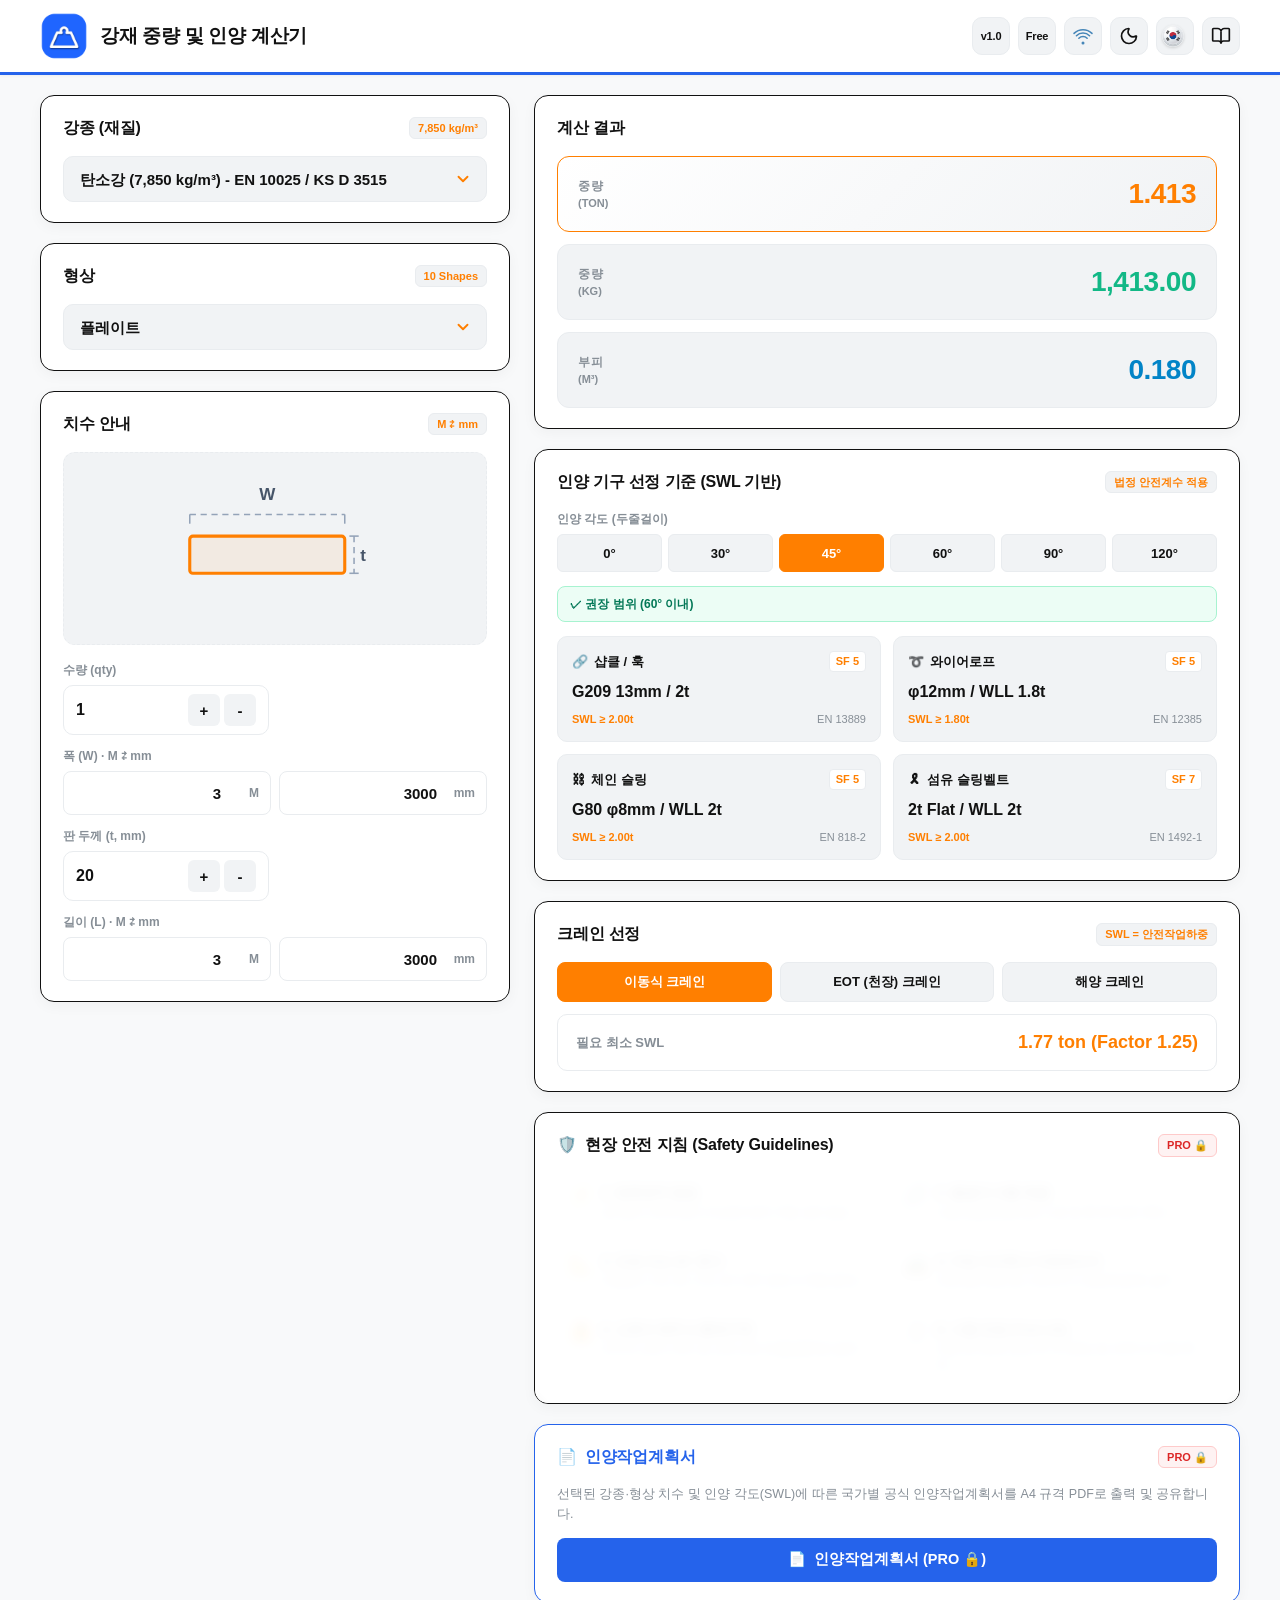
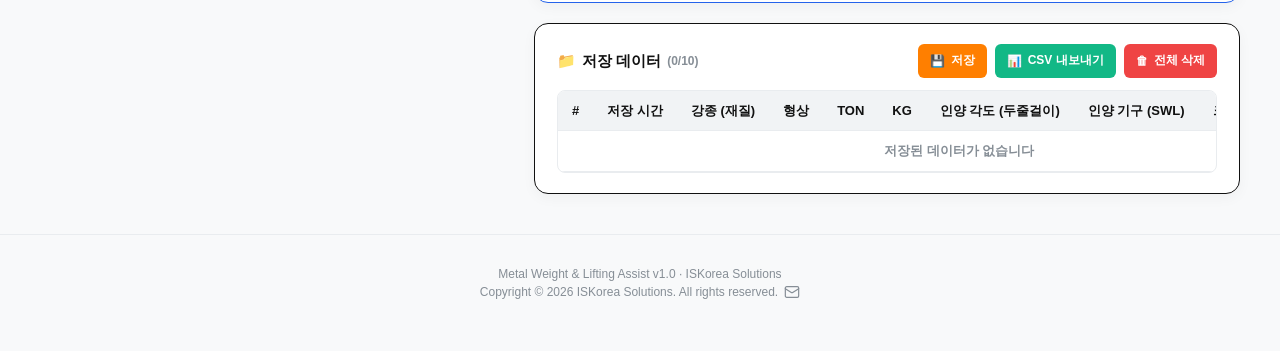
==== commit 4e6d3ff4: "Add files via upload" ====
--- a/index.html
+++ b/index.html
@@ -19,7 +19,7 @@
   <link rel="apple-touch-icon" sizes="180x180" href="icons/m-icon.png" />
 
   <!-- Preload fonts & Stylesheet -->
-  <link rel="stylesheet" href="css/style.css" />
+  <link rel="stylesheet" href="css/style.css?v=20261114" />
 </head>
 <body>
 
@@ -417,17 +417,23 @@
 
   <footer class="app-footer">
     Metal Weight & Lifting Assist v1.0 · ISKorea Solutions<br>
-    Copyright © 2026. All rights reserved.
+    <span style="display:inline-flex;align-items:center;justify-content:flex-end;gap:6px;"><span>Copyright © 2026 ISKorea Solutions. All rights reserved.</span><a href="mailto:isksolution555@gmail.com" title="Contact" aria-label="Contact Email" style="display:inline-flex;align-items:center;justify-content:center;color:inherit;text-decoration:none;"><svg viewBox="0 0 24 24" width="16" height="16" fill="none" stroke="currentColor" stroke-width="1.8" stroke-linecap="round" stroke-linejoin="round"><rect x="2" y="4" width="20" height="16" rx="2"/><path d="m22 7-8.97 5.7a1.94 1.94 0 0 1-2.06 0L2 7"/></svg></a></span>
   </footer>
 
   <!-- Modular Scripts -->
-  <script src="js/i18n.js"></script>
-  <script src="js/calculator.js"></script>
-  <script src="js/data_store.js"></script>
-  <script src="js/diagrams.js"></script>
-  <script src="js/help_manual.js"></script>
-  <script src="js/lifting_plan.js"></script>
-  <script src="js/license.js"></script>
-  <script src="js/main.js"></script>
+  <script src="js/i18n.js?v=20261114"></script>
+  <script src="js/calculator.js?v=20261114"></script>
+  <script src="js/data_store.js?v=20261114"></script>
+  <script src="js/diagrams.js?v=20261114"></script>
+  <script src="js/help_manual.js?v=20261114"></script>
+  <script src="js/lifting_plan.js?v=20261114"></script>
+  <script src="js/license.js?v=20261118"></script>
+  <script src="js/main.js?v=20261115"></script>
+<script>
+if (!sessionStorage.getItem('iskHit_wcl')) {
+  sessionStorage.setItem('iskHit_wcl', '1');
+  fetch('https://stats.iskorea.org/hit?app=wcl', { method: 'POST', keepalive: true }).catch(() => {});
+}
+</script>
 </body>
 </html>
--- a/css/style.css
+++ b/css/style.css
@@ -90,9 +90,9 @@
 
 /* 로고 이미지 지원 스타일 (기존 파란색 로고 유지) */
 .app-logo-box {
-  width: 44px;
-  height: 44px;
-  border-radius: 12px;
+  width: 48px;
+  height: 48px;
+  border-radius: 10px;
   display: flex;
   align-items: center;
   justify-content: center;
@@ -1268,6 +1268,10 @@
 .rec-action-cell {
   text-align: center;
   white-space: nowrap;
+}
+
+.rec-mobile-date {
+  display: none;
 }
 
 .tbl-btn {
@@ -1634,6 +1638,245 @@
   font-weight: 700;
 }
 
+/* ===================================================
+   HELP MODAL - PRO VERSION FEATURE GUIDE & PLAN SAMPLE
+   =================================================== */
+.manual-pro-guide-card {
+  border: 2px solid #2563eb;
+  background: linear-gradient(180deg, rgba(37, 99, 235, 0.05) 0%, rgba(37, 99, 235, 0.01) 100%);
+  border-radius: 12px;
+  padding: 16px;
+  margin-bottom: 22px;
+  box-shadow: 0 4px 16px rgba(37, 99, 235, 0.08);
+}
+
+.manual-pro-header {
+  margin-bottom: 14px;
+}
+
+.manual-pro-badge {
+  display: inline-block;
+  background: #2563eb;
+  color: #fff;
+  font-size: 10.5px;
+  font-weight: 800;
+  padding: 3px 9px;
+  border-radius: 4px;
+  letter-spacing: 0.4px;
+  margin-bottom: 8px;
+}
+
+.manual-pro-title {
+  font-size: 16.5px;
+  font-weight: 900;
+  color: var(--text-primary);
+  margin: 0 0 6px 0;
+  letter-spacing: -0.3px;
+}
+
+.manual-pro-desc {
+  font-size: 12.5px;
+  color: var(--text-secondary);
+  margin: 0;
+  line-height: 1.55;
+}
+
+.manual-pro-features-grid {
+  display: grid;
+  grid-template-columns: 1fr;
+  gap: 10px;
+  margin-bottom: 16px;
+}
+
+.manual-pro-feat-item {
+  background: var(--bg-card);
+  border: 1px solid var(--border-light);
+  border-radius: 8px;
+  padding: 12px 14px;
+  box-shadow: 0 1px 3px rgba(0, 0, 0, 0.02);
+  transition: transform 0.15s ease;
+}
+
+.manual-pro-feat-item:hover {
+  transform: translateY(-1px);
+}
+
+.manual-pro-feat-title {
+  font-size: 13.5px;
+  font-weight: 800;
+  color: #1d4ed8;
+  margin-bottom: 5px;
+  display: flex;
+  align-items: center;
+  gap: 4px;
+}
+
+.manual-pro-feat-desc {
+  font-size: 12px;
+  color: var(--text-secondary);
+  line-height: 1.5;
+}
+
+.manual-pro-sample-wrap {
+  background: var(--bg-card);
+  border: 1px solid var(--border-light);
+  border-radius: 10px;
+  padding: 14px;
+  margin-bottom: 14px;
+}
+
+.manual-pro-sample-header {
+  margin-bottom: 10px;
+}
+
+.manual-pro-sample-title {
+  font-size: 13.5px;
+  font-weight: 800;
+  color: var(--text-primary);
+}
+
+.manual-pro-sample-sub {
+  font-size: 11px;
+  color: var(--text-muted);
+  margin-top: 3px;
+}
+
+.manual-pro-sample-img-box {
+  position: relative;
+  border: 1.5px solid #94a3b8;
+  border-radius: 8px;
+  overflow: hidden;
+  cursor: pointer;
+  background: #fff;
+  box-shadow: 0 4px 14px rgba(0, 0, 0, 0.06);
+  transition: transform 0.2s cubic-bezier(0.4, 0, 0.2, 1), box-shadow 0.2s ease;
+}
+
+.manual-pro-sample-img-box:hover {
+  transform: scale(1.01);
+  box-shadow: 0 8px 24px rgba(37, 99, 235, 0.18);
+  border-color: #2563eb;
+}
+
+.manual-pro-sample-img {
+  display: block;
+  width: 100%;
+  height: auto;
+  object-fit: contain;
+}
+
+.manual-pro-img-overlay {
+  position: absolute;
+  bottom: 8px;
+  right: 8px;
+  background: rgba(17, 24, 39, 0.82);
+  color: #fff;
+  font-size: 11px;
+  font-weight: 700;
+  padding: 4px 10px;
+  border-radius: 20px;
+  backdrop-filter: blur(4px);
+  pointer-events: none;
+  display: flex;
+  align-items: center;
+  gap: 4px;
+}
+
+.manual-pro-cta-wrap {
+  text-align: center;
+}
+
+.btn-pro-activate-cta {
+  width: 100%;
+  background: linear-gradient(135deg, #10b981 0%, #059669 100%);
+  color: #fff;
+  border: none;
+  border-radius: 8px;
+  padding: 12px 18px;
+  font-size: 14px;
+  font-weight: 800;
+  cursor: pointer;
+  box-shadow: 0 4px 12px rgba(16, 185, 129, 0.25);
+  transition: all 0.2s ease;
+  letter-spacing: -0.2px;
+}
+
+.btn-pro-activate-cta:hover {
+  transform: translateY(-1px);
+  box-shadow: 0 6px 18px rgba(16, 185, 129, 0.35);
+  filter: brightness(1.06);
+}
+
+.manual-pro-active-banner {
+  background: rgba(16, 185, 129, 0.08);
+  border: 1.5px solid rgba(16, 185, 129, 0.4);
+  border-radius: 10px;
+  padding: 14px 16px;
+  margin-bottom: 20px;
+}
+
+.manual-pro-active-banner .pro-active-badge {
+  display: inline-block;
+  background: #10b981;
+  color: #fff;
+  font-size: 10px;
+  font-weight: 800;
+  padding: 2px 7px;
+  border-radius: 4px;
+  margin-bottom: 6px;
+}
+
+.manual-pro-active-banner .pro-active-title {
+  font-size: 14px;
+  font-weight: 800;
+  color: #059669;
+  margin-bottom: 4px;
+}
+
+.manual-pro-active-banner .pro-active-desc {
+  font-size: 12px;
+  color: var(--text-secondary);
+  line-height: 1.5;
+}
+
+/* Dark Theme overrides for Manual Pro Showcase */
+html.dark .manual-pro-guide-card {
+  border-color: #3b82f6;
+  background: linear-gradient(180deg, rgba(30, 58, 138, 0.25) 0%, rgba(30, 58, 138, 0.08) 100%);
+  box-shadow: 0 4px 16px rgba(0, 0, 0, 0.35);
+}
+
+html.dark .manual-pro-badge {
+  background: #3b82f6;
+}
+
+html.dark .manual-pro-feat-title {
+  color: #60a5fa;
+}
+
+html.dark .manual-pro-feat-item {
+  background: var(--bg-soft);
+  border-color: var(--border-light);
+}
+
+html.dark .manual-pro-sample-wrap {
+  background: var(--bg-soft);
+  border-color: var(--border-light);
+}
+
+html.dark .manual-pro-sample-img-box {
+  border-color: #475569;
+}
+
+html.dark .manual-pro-active-banner {
+  background: rgba(16, 185, 129, 0.12);
+  border-color: rgba(52, 211, 153, 0.4);
+}
+
+html.dark .manual-pro-active-banner .pro-active-title {
+  color: #34d399;
+}
+
 /* FOOTER */
 .app-footer {
   text-align: center;
@@ -1846,11 +2089,45 @@
 
   /* Result Banners */
   .results-stack {
+    display: grid;
+    grid-template-columns: 1fr 1fr;
     gap: 8px;
   }
 
   .res-banner {
+    padding: 10px 12px;
+    flex-direction: column;
+    align-items: flex-start;
+    gap: 4px;
+    min-width: 0;
+  }
+
+  .res-banner .res-label-wrap {
+    flex-direction: row;
+    align-items: baseline;
+    gap: 4px;
+  }
+
+  .res-banner:nth-child(2) {
+    order: 2;
+  }
+
+  .res-banner:nth-child(3) {
+    order: 1;
+  }
+
+  .res-banner.primary {
+    grid-column: 1 / -1;
+    order: 3;
     padding: 12px 14px;
+    flex-direction: row;
+    justify-content: space-between;
+    align-items: center;
+  }
+
+  .res-banner.primary .res-label-wrap {
+    flex-direction: column;
+    gap: 0;
   }
 
   .res-label {
@@ -1858,7 +2135,12 @@
   }
 
   .res-val {
-    font-size: 22px;
+    font-size: 19px;
+    word-break: break-all;
+  }
+
+  .res-banner.primary .res-val {
+    font-size: 24px;
   }
 
   /* Lifting angles */
@@ -1873,27 +2155,59 @@
   }
 
   .gear-grid {
-    grid-template-columns: 1fr;
+    grid-template-columns: 1fr 1fr;
     gap: 8px;
   }
 
   .gear-card {
-    padding: 10px 12px;
+    padding: 10px;
     gap: 6px;
+    min-width: 0;
+  }
+
+  .gear-header {
+    gap: 4px;
+  }
+
+  .gear-title {
+    font-size: 11.5px;
+    gap: 4px;
+    white-space: nowrap;
+    overflow: hidden;
+    text-overflow: ellipsis;
+  }
+
+  .gear-sf {
+    font-size: 9.5px;
+    padding: 1px 4px;
+    flex-shrink: 0;
   }
 
   .gear-val {
-    font-size: 14.5px;
+    font-size: 13px;
+    line-height: 1.25;
+    word-break: break-word;
+  }
+
+  .gear-footer {
+    font-size: 10px;
+    gap: 4px;
   }
 
   .crane-toggle-group {
-    grid-template-columns: 1fr;
+    grid-template-columns: repeat(3, 1fr);
     gap: 6px;
   }
 
   .crane-btn {
-    height: 38px;
-    font-size: 12.5px;
+    height: auto;
+    min-height: 38px;
+    padding: 6px 4px;
+    font-size: 11.5px;
+    line-height: 1.2;
+    white-space: normal;
+    word-break: keep-all;
+    text-align: center;
   }
 
   .crane-result-box {
@@ -1927,9 +2241,109 @@
     justify-content: center;
   }
 
-  .records-table th, .records-table td {
-    padding: 8px 10px;
+  .table-responsive {
+    border: none;
+    overflow-x: visible;
+  }
+
+  .records-table {
+    min-width: 0;
+    width: 100%;
+  }
+
+  .records-table thead {
+    display: none;
+  }
+
+  .records-table,
+  .records-table tbody {
+    display: block;
+    width: 100%;
+  }
+
+  .records-table tbody tr {
+    display: grid;
+    grid-template-columns: 1fr 1fr;
+    gap: 6px 10px;
+    padding: 10px 12px;
+    margin-bottom: 10px;
+    border: 1.5px solid var(--border-light);
+    border-radius: 10px;
+    background-color: var(--bg-soft);
+  }
+
+  .records-table tbody tr:has(.empty-records) {
+    display: block;
+    padding: 20px 12px;
+    text-align: center;
+  }
+
+  .records-table td {
+    display: flex;
+    flex-direction: column;
+    gap: 2px;
+    padding: 2px 0;
+    border-bottom: none;
+    white-space: normal;
+    text-align: left !important;
+    font-size: 12px;
+    min-width: 0;
+  }
+
+  .records-table td[data-label]::before {
+    content: attr(data-label);
+    font-size: 10px;
+    font-weight: 700;
+    color: var(--text-muted);
+  }
+
+  .records-table td.rec-cell-idx {
+    grid-column: 1 / -1;
+    flex-direction: row;
+    justify-content: space-between;
+    align-items: center;
     font-size: 11.5px;
+    font-weight: 800;
+    color: var(--text-muted);
+    padding-bottom: 6px;
+    border-bottom: 1px dashed var(--border-light);
+  }
+
+  .records-table td.rec-cell-idx::before {
+    display: none;
+  }
+
+  .rec-mobile-date {
+    display: inline;
+    font-size: 11px;
+    font-weight: 600;
+    color: var(--text-muted);
+  }
+
+  .records-table td.rec-cell-date {
+    display: none;
+  }
+
+  .records-table td.rec-cell-gear,
+  .records-table td.rec-cell-crane {
+    grid-column: 1 / -1;
+  }
+
+  .records-table td.rec-action-cell {
+    grid-column: 1 / -1;
+    display: grid;
+    grid-template-columns: 1fr 1fr 1fr;
+    gap: 6px;
+    padding-top: 8px;
+    margin-top: 2px;
+    border-top: 1px dashed var(--border-light);
+  }
+
+  .records-table td.rec-action-cell .tbl-btn {
+    justify-content: center;
+    padding: 6px 8px;
+    font-size: 11.5px;
+    margin: 0;
   }
 
   /* Modal responsiveness */
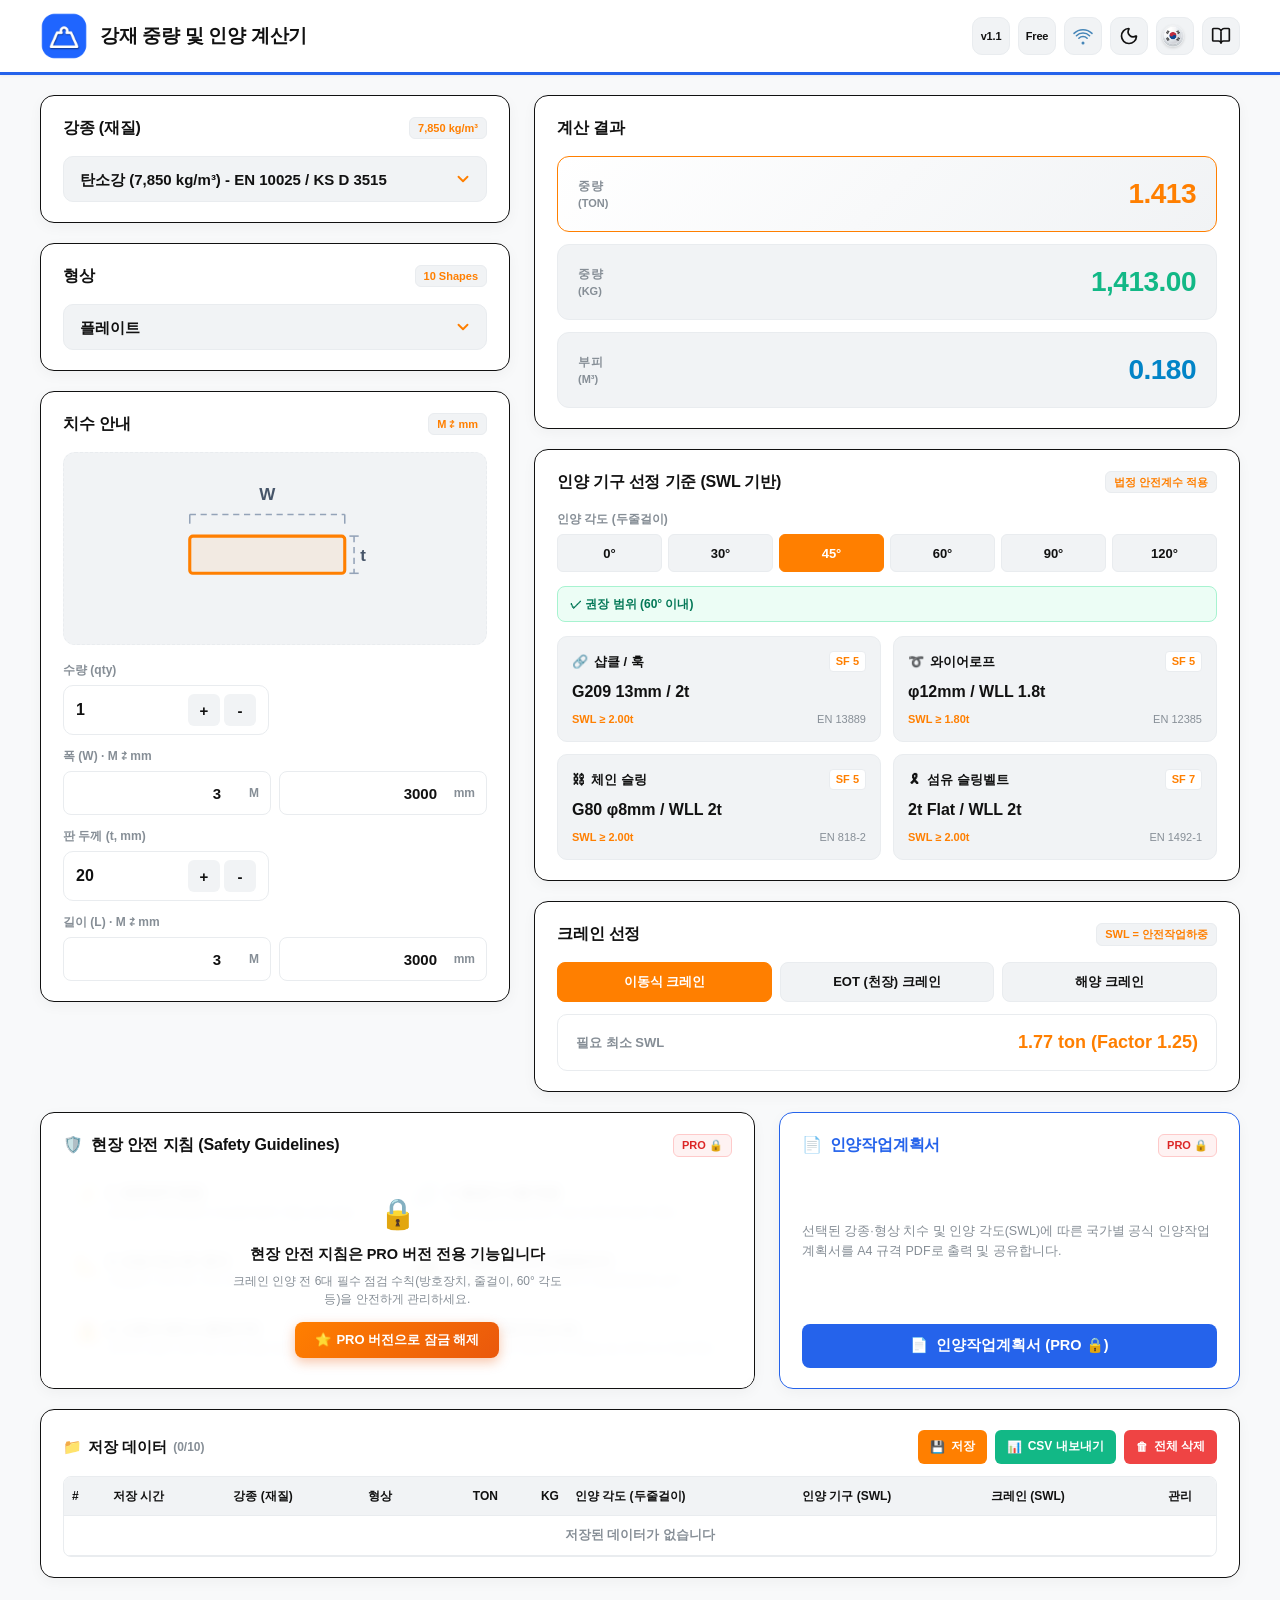
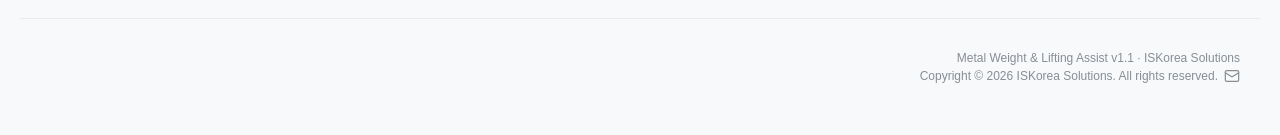
==== commit 618391da: "Add files via upload" ====
--- a/index.html
+++ b/index.html
@@ -19,7 +19,7 @@
   <link rel="apple-touch-icon" sizes="180x180" href="icons/m-icon.png" />
 
   <!-- Preload fonts & Stylesheet -->
-  <link rel="stylesheet" href="css/style.css?v=20261114" />
+  <link rel="stylesheet" href="css/style.css?v=1.1" />
 </head>
 <body>
 
@@ -40,7 +40,7 @@
 
       <div class="header-actions">
         <!-- App Version Badge to the left of Pro -->
-        <span class="hdr-btn hdr-btn-ver version-badge" id="appVersionBadge" title="Version 1.0">v1.0</span>
+        <span class="hdr-btn hdr-btn-ver version-badge" id="appVersionBadge" title="Version 1.1">v1.1</span>
 
         <!-- Compact Pro & Offline controls unified into .hdr-btn style (matching theme & help) -->
         <button type="button" id="proBadge" class="hdr-btn hdr-btn-pro pro-badge-compact is-pro" title="License: PRO" data-i18n-title="proModalTitleManage">Pro</button>
@@ -279,8 +279,12 @@
             <div style="font-size:18px; font-weight:900; color:var(--brand-orange);" id="craneSwlVal">0.00 ton</div>
           </div>
         </section>
-
-        <!-- 6-1. 현장 안전 지침 (Safety Guidelines) -->
+      </div>
+    </div>
+
+    <!-- Bottom Tools Row (Full Width on PC: Safety Guidelines + Lifting Plan) -->
+    <div class="bottom-tools-grid">
+      <!-- 6-1. 현장 안전 지침 (Safety Guidelines) -->
         <section class="outline-card" id="safetyGuidelinesCard">
           <div class="card-header-row">
             <h2 class="card-title">
@@ -363,12 +367,13 @@
           <div style="font-size:12.5px; color:var(--text-muted); line-height:1.55; margin-bottom:14px;" data-i18n="planCardDesc">
             선택된 강종·형상 치수 및 인양 각도(SWL)에 따른 국가별 공식 인양작업계획서를 A4 규격 PDF로 출력 및 공유합니다.
           </div>
-          <button type="button" class="action-btn" id="btnExportPlan" style="width:100%; height:44px; background-color:#2563eb; color:#fff; font-size:14.5px; font-weight:900;" title="Critical Lift Plan (PDF)">
+          <button type="button" class="action-btn" id="btnExportPlan" style="width:100%; height:44px; flex:none; background-color:#2563eb; color:#fff; font-size:14.5px; font-weight:900;" title="Critical Lift Plan (PDF)">
             📄 <span id="lblPlanBtnText">인양작업계획서 (PRO 🔒)</span>
           </button>
         </section>
-
-        <!-- 8. 저장 데이터 목록 -->
+    </div>
+
+    <!-- 8. 저장 데이터 목록 (Full Width) -->
         <section class="outline-card">
           <div class="records-header">
             <div style="font-size:15px; font-weight:800; display:flex; align-items:center; gap:6px;">
@@ -410,25 +415,22 @@
             </table>
           </div>
         </section>
-      </div>
-
-    </div>
   </main>
 
   <footer class="app-footer">
-    Metal Weight & Lifting Assist v1.0 · ISKorea Solutions<br>
+    Metal Weight & Lifting Assist v1.1 · ISKorea Solutions<br>
     <span style="display:inline-flex;align-items:center;justify-content:flex-end;gap:6px;"><span>Copyright © 2026 ISKorea Solutions. All rights reserved.</span><a href="mailto:isksolution555@gmail.com" title="Contact" aria-label="Contact Email" style="display:inline-flex;align-items:center;justify-content:center;color:inherit;text-decoration:none;"><svg viewBox="0 0 24 24" width="16" height="16" fill="none" stroke="currentColor" stroke-width="1.8" stroke-linecap="round" stroke-linejoin="round"><rect x="2" y="4" width="20" height="16" rx="2"/><path d="m22 7-8.97 5.7a1.94 1.94 0 0 1-2.06 0L2 7"/></svg></a></span>
   </footer>
 
   <!-- Modular Scripts -->
-  <script src="js/i18n.js?v=20261114"></script>
-  <script src="js/calculator.js?v=20261114"></script>
-  <script src="js/data_store.js?v=20261114"></script>
-  <script src="js/diagrams.js?v=20261114"></script>
-  <script src="js/help_manual.js?v=20261114"></script>
-  <script src="js/lifting_plan.js?v=20261114"></script>
-  <script src="js/license.js?v=20261118"></script>
-  <script src="js/main.js?v=20261115"></script>
+  <script src="js/i18n.js?v=1.1"></script>
+  <script src="js/calculator.js?v=1.1"></script>
+  <script src="js/data_store.js?v=1.1"></script>
+  <script src="js/diagrams.js?v=1.1"></script>
+  <script src="js/help_manual.js?v=1.1"></script>
+  <script src="js/lifting_plan.js?v=1.1"></script>
+  <script src="js/license.js?v=1.1"></script>
+  <script src="js/main.js?v=1.1"></script>
 <script>
 if (!sessionStorage.getItem('iskHit_wcl')) {
   sessionStorage.setItem('iskHit_wcl', '1');
--- a/css/style.css
+++ b/css/style.css
@@ -475,11 +475,36 @@
   min-width: 0; /* CRITICAL: prevents blowout of grid tracks */
 }
 
+.bottom-tools-grid {
+  display: grid;
+  grid-template-columns: 1fr;
+  gap: 20px;
+  width: 100%;
+}
+
+.bottom-tools-grid > * {
+  min-width: 0;
+}
+
 @media (min-width: 1024px) {
   .two-col-grid {
     grid-template-columns: minmax(420px, 470px) minmax(0, 1fr);
     align-items: start;
     gap: 24px;
+  }
+
+  .bottom-tools-grid {
+    display: grid;
+    grid-template-columns: 1.55fr 1fr;
+    align-items: stretch;
+    gap: 24px;
+    width: 100%;
+  }
+
+  #liftingPlanCard {
+    display: flex;
+    flex-direction: column;
+    justify-content: space-between;
   }
 }
 
@@ -1240,14 +1265,16 @@
 
 .records-table th {
   background-color: var(--bg-soft);
-  padding: 10px 14px;
-  font-weight: 800;
+  padding: 10px 8px;
+  font-weight: 800;
+  font-size: 12px;
   border-bottom: 1.5px solid var(--border-light);
   white-space: nowrap;
 }
 
 .records-table td {
-  padding: 10px 14px;
+  padding: 10px 8px;
+  font-size: 12.5px;
   border-bottom: 1px solid var(--border-light);
   white-space: nowrap;
 }
@@ -1879,12 +1906,13 @@
 
 /* FOOTER */
 .app-footer {
-  text-align: center;
+  text-align: right;
+  max-width: 1240px;
+  margin: 20px auto 0;
   padding: 30px 20px 50px;
   font-size: 12px;
   color: var(--text-muted);
   border-top: 1px solid var(--border-light);
-  margin-top: 20px;
 }
 
 /* ===================================================
@@ -1911,9 +1939,9 @@
   }
 
   .app-logo-box {
-    width: 30px;
-    height: 30px;
-    border-radius: 8px;
+    width: 48px;
+    height: 48px;
+    border-radius: 10px;
   }
 
   .brand-text .title-full {
@@ -2414,8 +2442,9 @@
   }
 
   .app-logo-box {
-    width: 28px;
-    height: 28px;
+    width: 48px;
+    height: 48px;
+    border-radius: 10px;
   }
 
   .shape-grid {
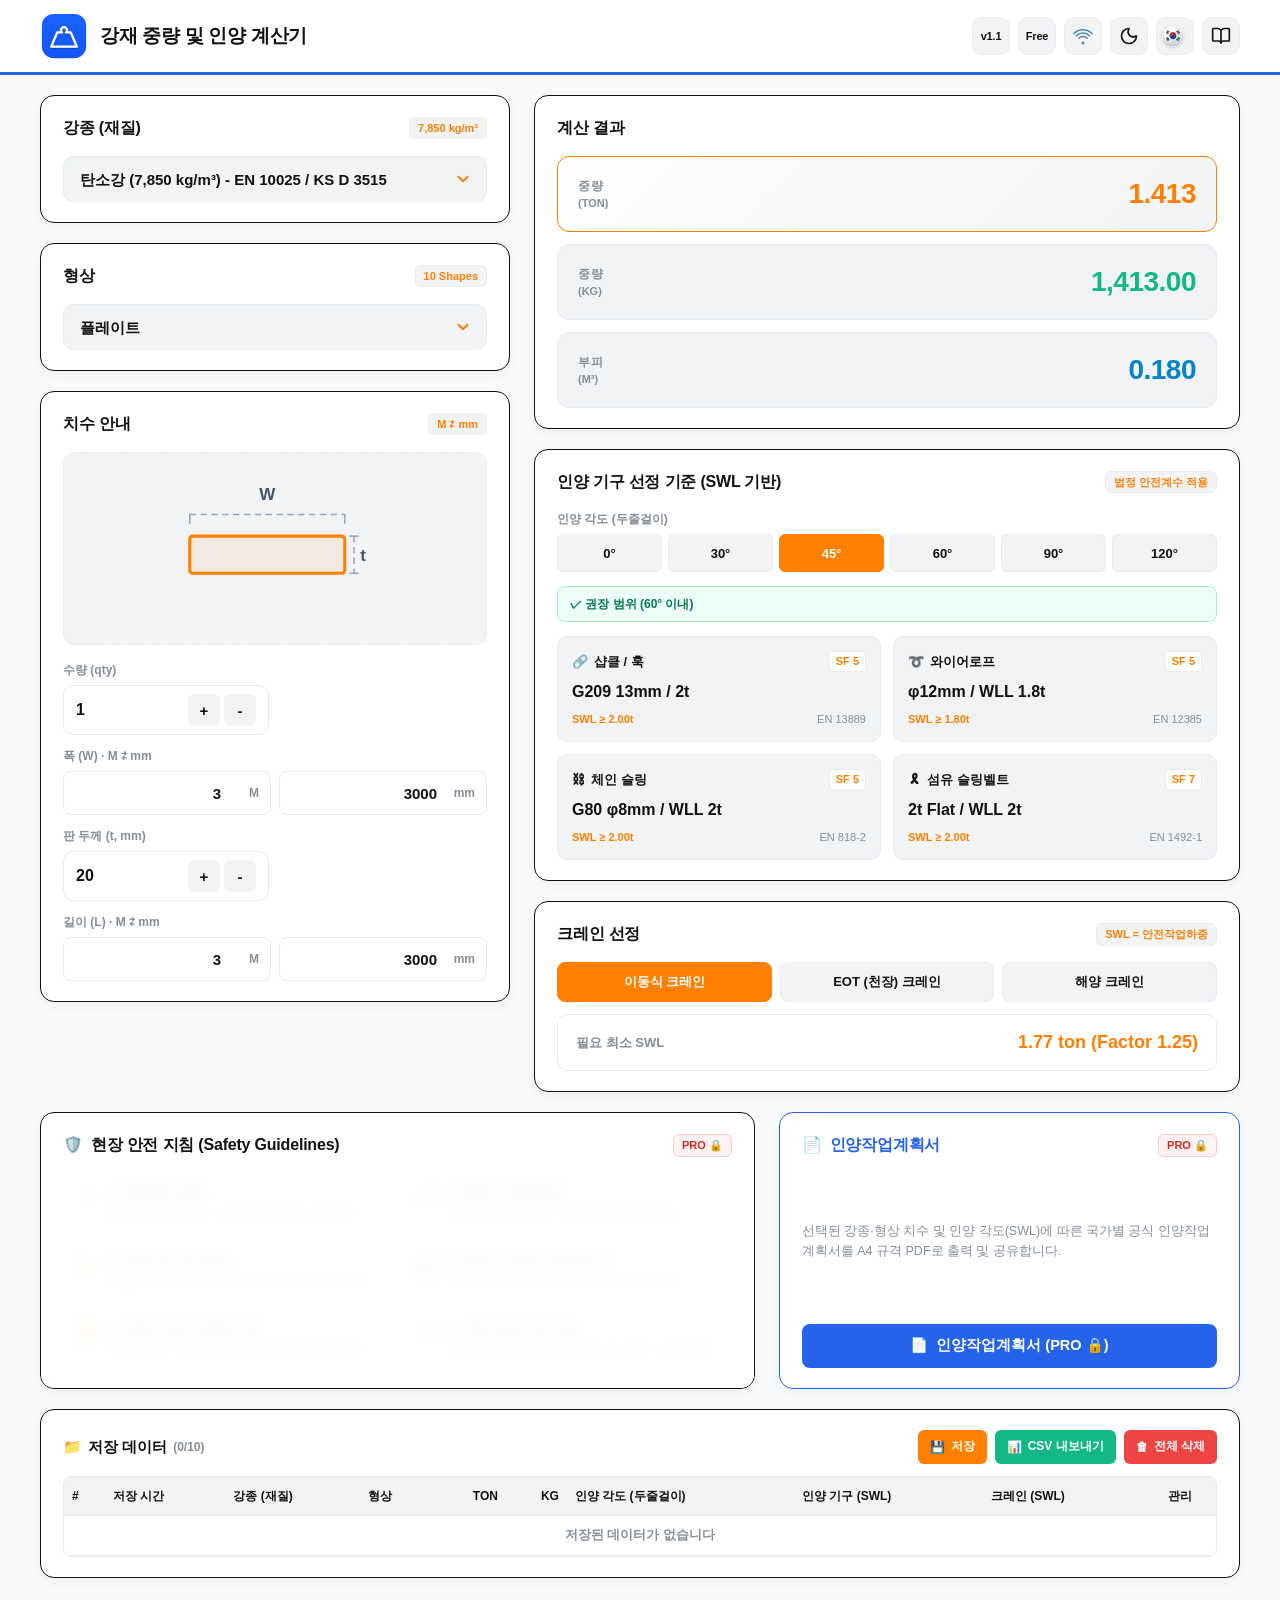
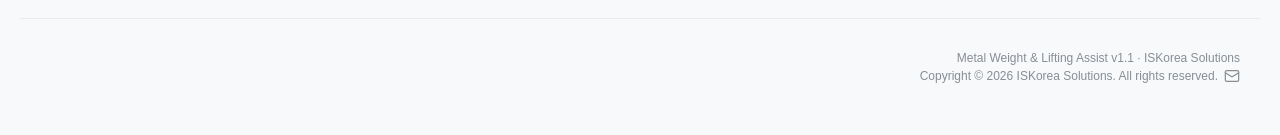
==== commit 2bac0d67: "Add files via upload" ====
--- a/index.html
+++ b/index.html
@@ -12,11 +12,12 @@
   <title>강재 중량 및 인양 계산기</title>
 
   <!-- Favicon & Icons (Clean transparent squircle without black background) -->
-  <link rel="icon" type="image/x-icon" href="favicon.ico" />
-  <link rel="shortcut icon" href="favicon.ico" />
-  <link rel="icon" type="image/png" sizes="32x32" href="icons/m-icon-clean.png" />
-  <link rel="icon" type="image/png" sizes="192x192" href="icons/m-icon.png" />
-  <link rel="apple-touch-icon" sizes="180x180" href="icons/m-icon.png" />
+  <link rel="icon" type="image/svg+xml" href="icons/wcl-logo.svg?v=1.1" />
+  <link rel="icon" type="image/x-icon" href="favicon.ico?v=1.1" />
+  <link rel="shortcut icon" href="favicon.ico?v=1.1" />
+  <link rel="icon" type="image/png" sizes="32x32" href="icons/m-icon-clean.png?v=1.1" />
+  <link rel="icon" type="image/png" sizes="192x192" href="icons/m-icon.png?v=1.1" />
+  <link rel="apple-touch-icon" sizes="180x180" href="icons/m-icon.png?v=1.1" />
 
   <!-- Preload fonts & Stylesheet -->
   <link rel="stylesheet" href="css/style.css?v=1.1" />
@@ -28,7 +29,7 @@
     <div class="header-inner">
       <div class="brand-wrap" onclick="window.scrollTo({top:0, behavior:'smooth'})">
         <div class="app-logo-box">
-          <img src="icons/m-icon.png" alt="MWL Logo" />
+          <img src="icons/wcl-logo.svg?v=1.1" alt="MWL Logo" />
         </div>
         <div class="brand-text">
           <h1 id="appTitle">
--- a/css/style.css
+++ b/css/style.css
@@ -43,7 +43,7 @@
 }
 
 html, body {
-  overflow-x: hidden;
+  overflow-x: clip;
   max-width: 100vw;
 }
 
@@ -106,8 +106,47 @@
   height: 100%;
   object-fit: contain;
   border-radius: 10px;
-  image-rendering: -webkit-optimize-contrast;
-  image-rendering: crisp-edges;
+}
+
+.app-logo-box {
+  transition: transform 0.15s ease;
+}
+
+.app-logo-box:hover {
+  transform: scale(1.05);
+}
+
+.logo-preview-overlay {
+  position: fixed;
+  inset: 0;
+  z-index: 9999;
+  display: flex;
+  align-items: center;
+  justify-content: center;
+  background: rgba(15, 23, 42, 0.55);
+  backdrop-filter: blur(4px);
+  opacity: 0;
+  pointer-events: none;
+  transition: opacity 0.2s ease;
+}
+
+.logo-preview-overlay.show {
+  opacity: 1;
+  pointer-events: auto;
+}
+
+.logo-preview-img {
+  width: min(240px, 60vw);
+  height: min(240px, 60vw);
+  object-fit: contain;
+  border-radius: 28px;
+  filter: drop-shadow(0 20px 40px rgba(0, 0, 0, 0.35));
+  transform: scale(0.85);
+  transition: transform 0.22s cubic-bezier(0.22, 1, 0.36, 1);
+}
+
+.logo-preview-overlay.show .logo-preview-img {
+  transform: scale(1);
 }
 
 .brand-text h1 {
